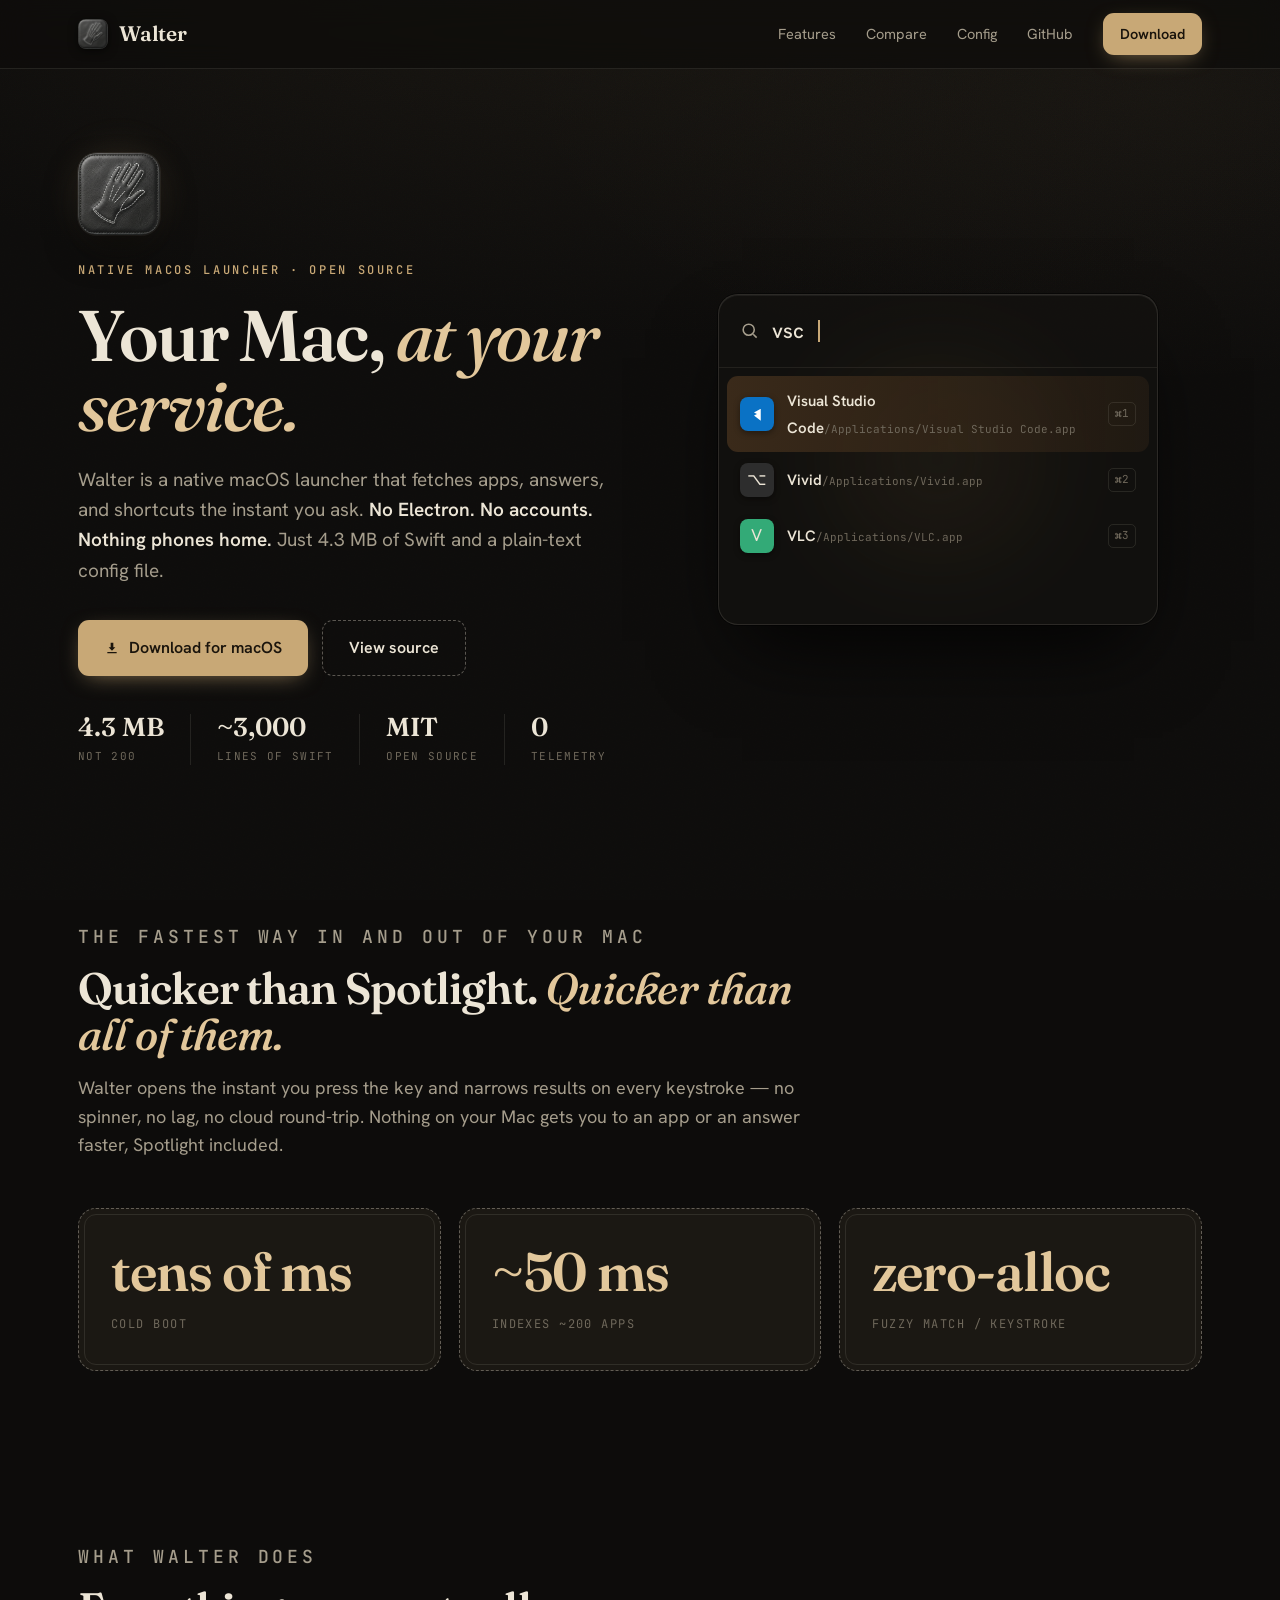
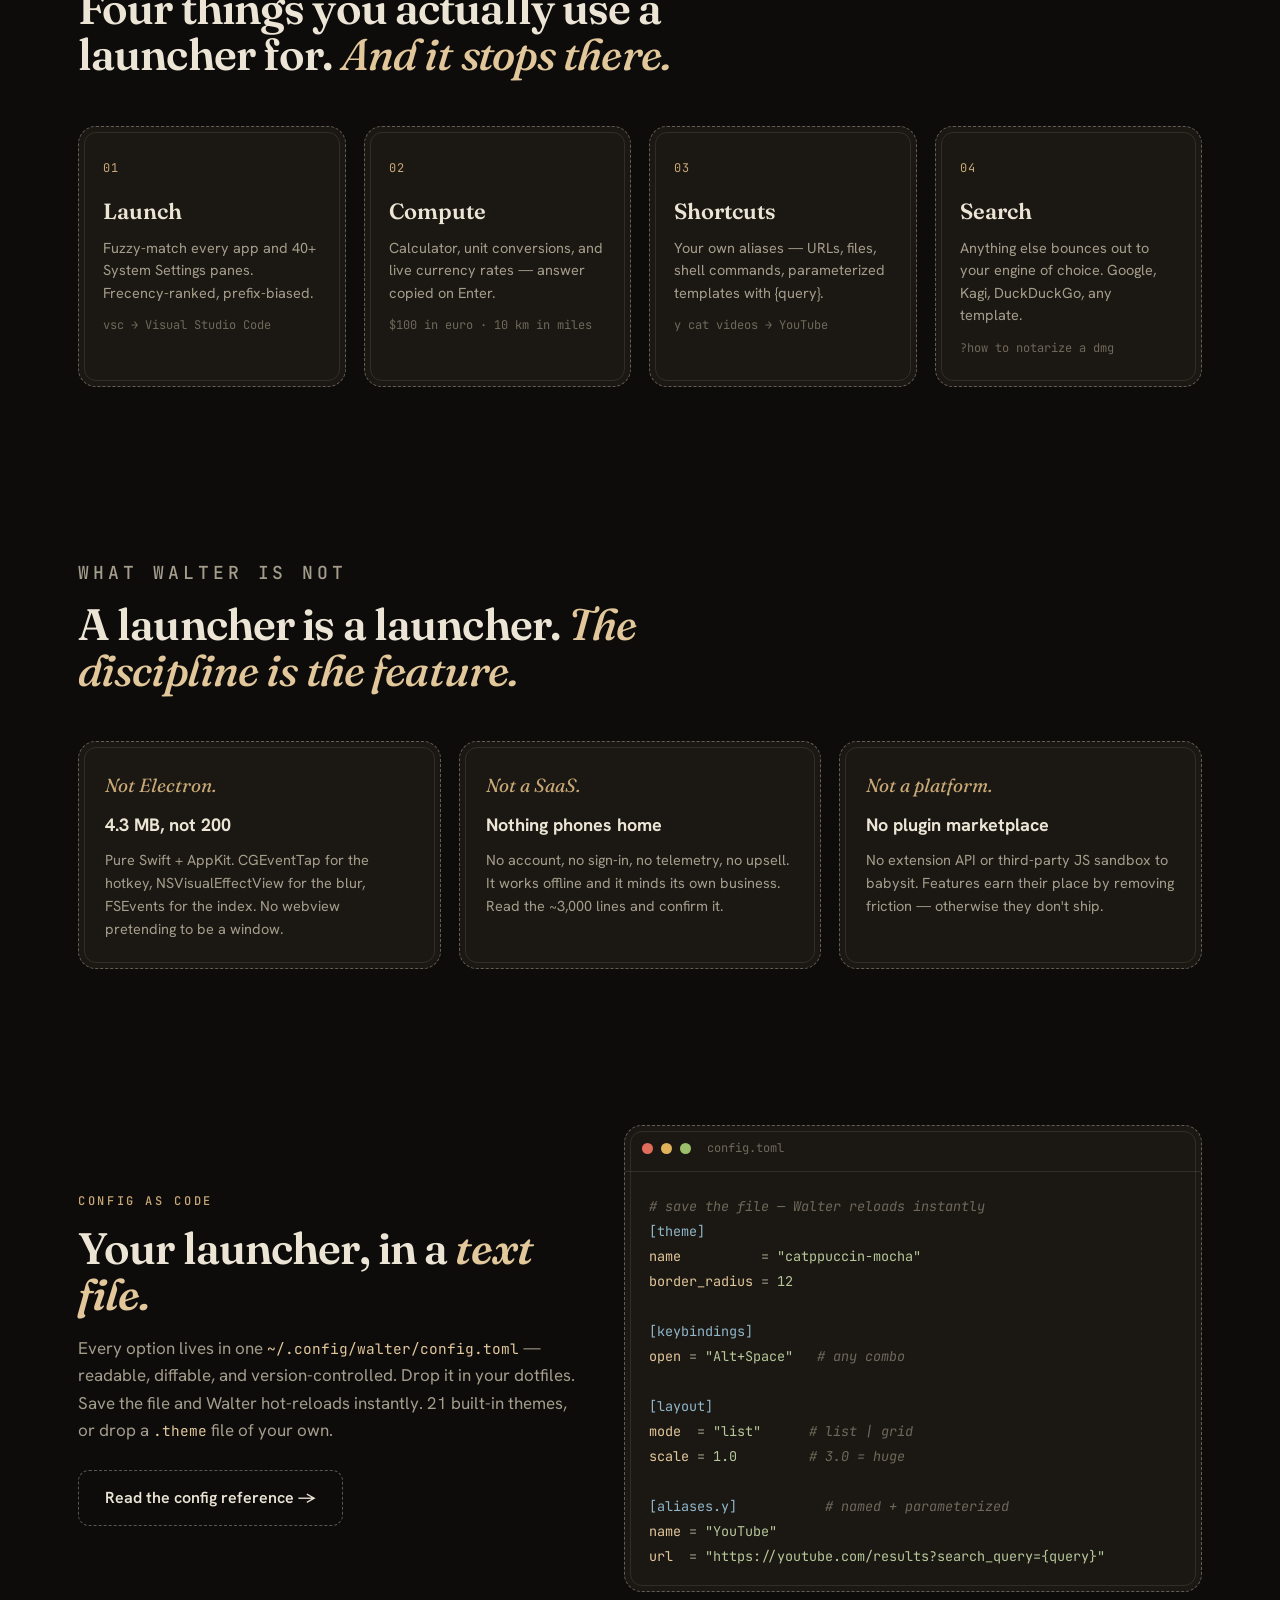
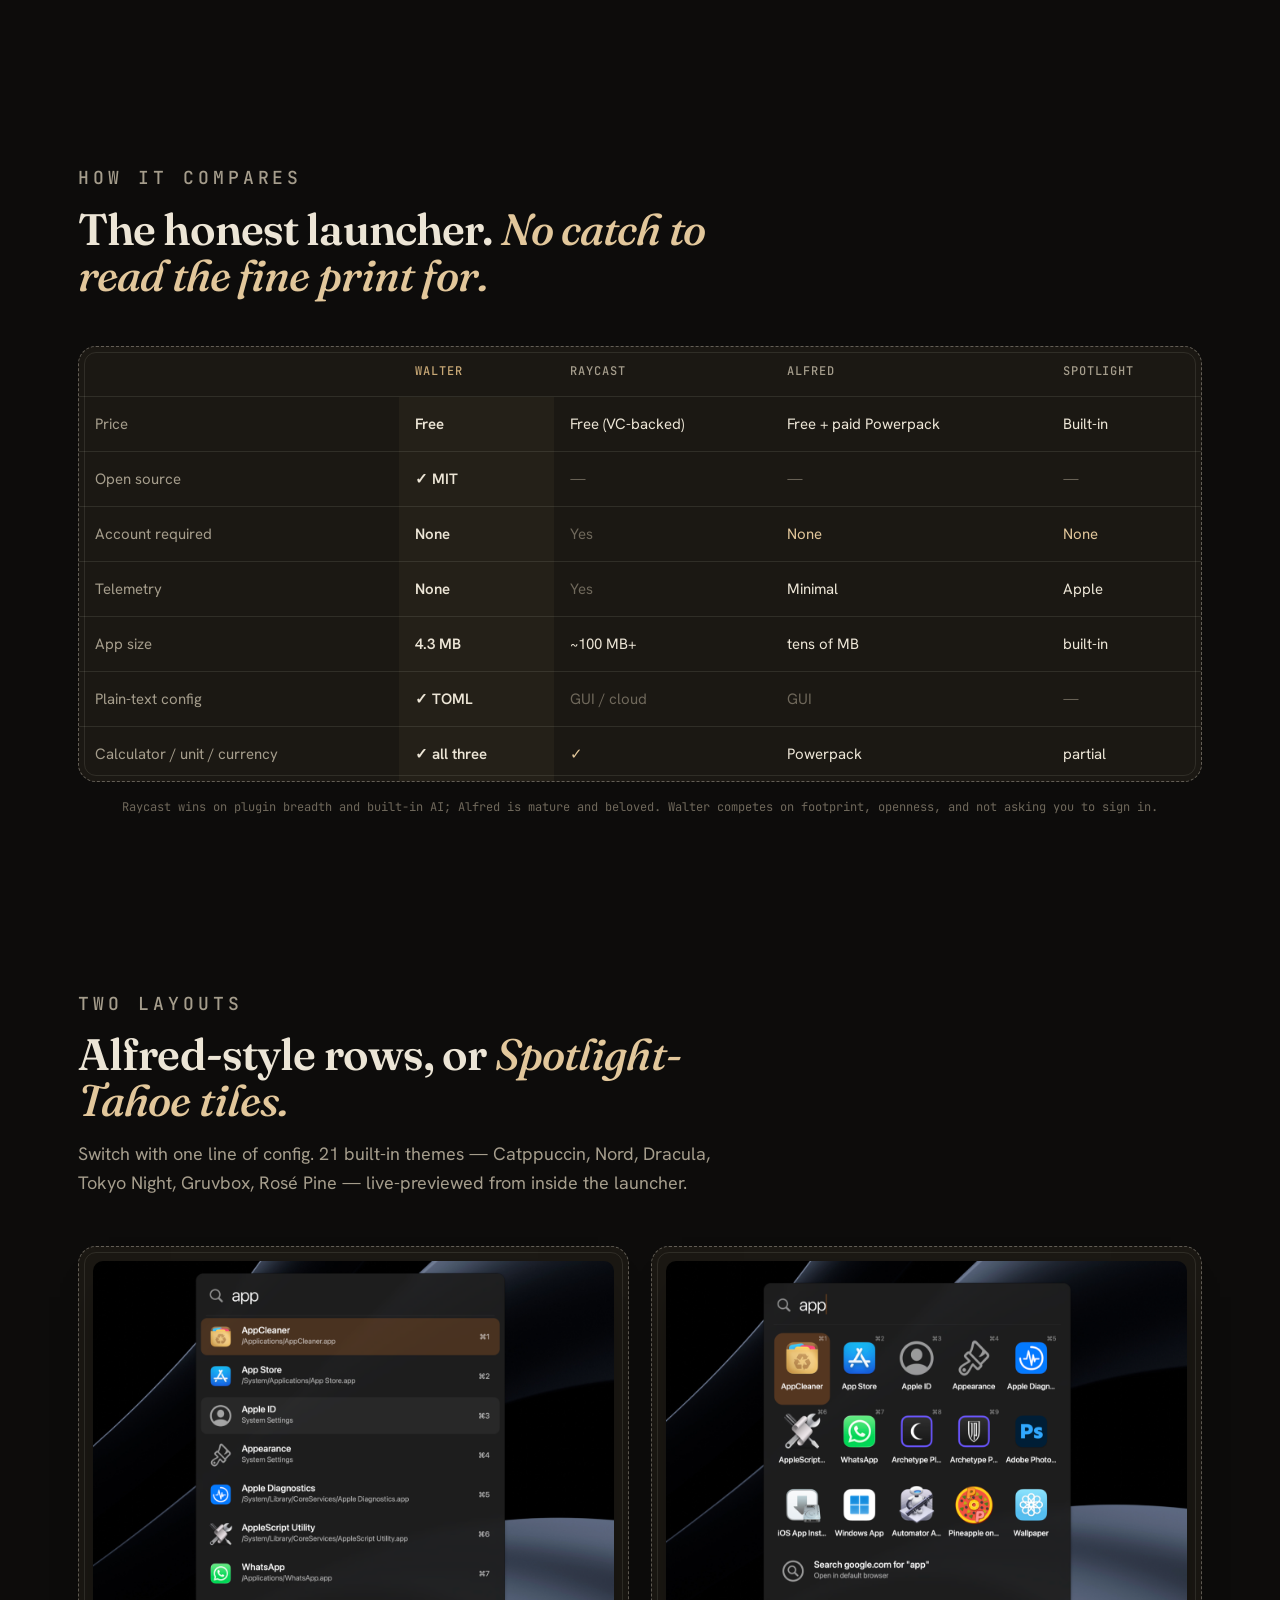
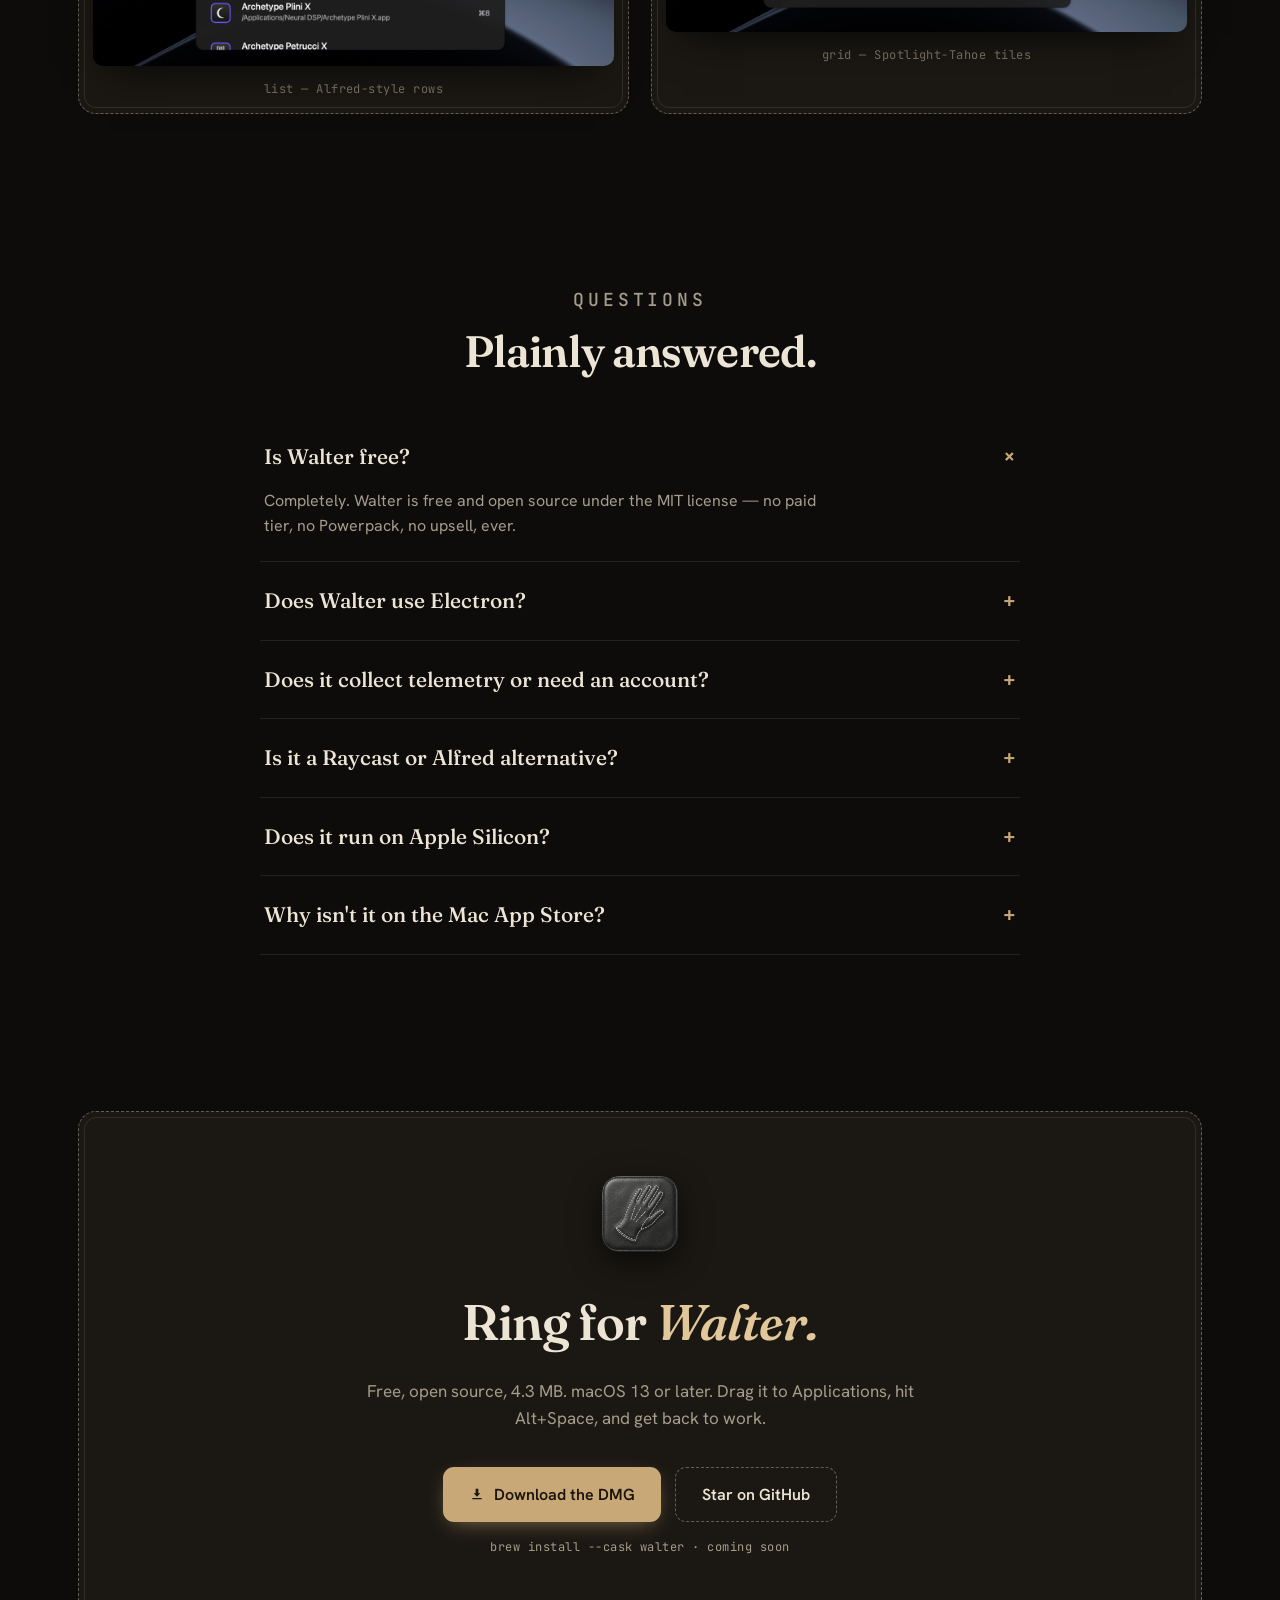
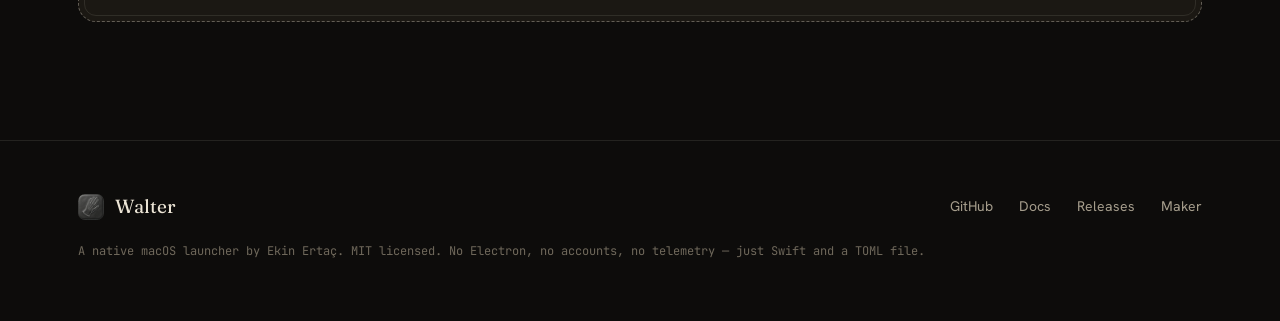
==== index.html @ 5a5e420a "Launch walterlauncher.com landing page Static landing page for Walter, served via GitHub Pages behin" ====
<!doctype html>
<!--
  index.html — Walter landing page (walterlauncher.com)

  The keystone owned SEO asset from marketing/MARKETING-PLAN.md. Single
  self-contained file (inline CSS + minimal JS) so it deploys to Cloudflare
  Pages / GitHub Pages with zero build step.

  Aesthetic: "The Butler" — Walter is the valet whose leather glove (the app
  icon) fetches things for you. Refined monochrome leather tones, cream
  "thread" text, dashed white STITCHING borders echoing the glove, a single
  brass accent, editorial serif (Fraunces) + mono (JetBrains Mono). The hero
  centerpiece is a CSS-recreated Walter launcher with a live typing animation.

  SEO: category-keyword title/description/OG (brand name "Walter" is generic —
  see plan §1), SoftwareApplication + FAQPage JSON-LD, canonical to
  https://walterlauncher.com. All download CTAs point at the GitHub releases.
-->
<html lang="en">
<head>
  <meta charset="UTF-8" />
  <meta name="viewport" content="width=device-width, initial-scale=1" />
  <title>Walter — Native Open-Source macOS Launcher (No Electron)</title>
  <meta name="description" content="Walter is a free, open-source macOS launcher — a lightweight Spotlight, Alfred and Raycast alternative. Pure Swift, 4.3 MB, no Electron, no accounts, no telemetry. Configured in a plain-text TOML file with 21 themes." />
  <link rel="canonical" href="https://walterlauncher.com/" />
  <meta name="theme-color" content="#0d0c0b" />

  <!-- Open Graph / Twitter -->
  <meta property="og:type" content="website" />
  <meta property="og:url" content="https://walterlauncher.com/" />
  <meta property="og:title" content="Walter — Native Open-Source macOS Launcher (No Electron)" />
  <meta property="og:description" content="A free, open-source, native macOS launcher. 4.3 MB, no Electron, no accounts, no telemetry. Configured in a plain-text TOML file." />
  <meta property="og:image" content="https://walterlauncher.com/assets/walter-grid.png" />
  <meta name="twitter:card" content="summary_large_image" />
  <meta name="twitter:title" content="Walter — Native Open-Source macOS Launcher (No Electron)" />
  <meta name="twitter:description" content="A free, open-source, native macOS launcher. 4.3 MB, no Electron, no accounts, no telemetry." />
  <meta name="twitter:image" content="https://walterlauncher.com/assets/walter-grid.png" />

  <link rel="icon" type="image/png" href="/assets/walter-icon.png" />
  <link rel="apple-touch-icon" href="/assets/walter-icon.png" />

  <!-- Fonts: Fraunces (editorial display serif) + Hanken Grotesk (body) + JetBrains Mono (technical) -->
  <link rel="preconnect" href="https://fonts.googleapis.com" />
  <link rel="preconnect" href="https://fonts.gstatic.com" crossorigin />
  <link href="https://fonts.googleapis.com/css2?family=Fraunces:ital,opsz,wght@0,9..144,400..700;1,9..144,400..600&family=Hanken+Grotesk:wght@400;500;600;700&family=JetBrains+Mono:wght@400;500;700&display=swap" rel="stylesheet" />

  <!-- SoftwareApplication schema -->
  <script type="application/ld+json">
  {
    "@context": "https://schema.org",
    "@type": "SoftwareApplication",
    "name": "Walter",
    "alternateName": "Walter Launcher",
    "applicationCategory": "UtilitiesApplication",
    "operatingSystem": "macOS 13.0 or later",
    "softwareVersion": "1.5.3",
    "fileSize": "4.3 MB",
    "downloadUrl": "https://github.com/ekinertac/walter/releases/latest",
    "url": "https://walterlauncher.com/",
    "license": "https://opensource.org/licenses/MIT",
    "isAccessibleForFree": true,
    "offers": { "@type": "Offer", "price": "0", "priceCurrency": "USD" },
    "author": { "@type": "Person", "name": "Ekin Ertaç", "url": "https://ekinertac.com" },
    "featureList": ["Fuzzy app launch","System Settings search","System commands","Calculator","Currency conversion","Unit conversion","Custom aliases with {query}","Web search fallback","21 built-in themes","Two layouts","Plain-text TOML configuration","No telemetry"],
    "screenshot": "https://walterlauncher.com/assets/walter-list.png"
  }
  </script>
  <!-- FAQPage schema -->
  <script type="application/ld+json">
  {
    "@context": "https://schema.org",
    "@type": "FAQPage",
    "mainEntity": [
      { "@type": "Question", "name": "Is Walter free?", "acceptedAnswer": { "@type": "Answer", "text": "Yes. Walter is completely free and open source under the MIT license. No paid tier, no upsell." } },
      { "@type": "Question", "name": "Does Walter use Electron?", "acceptedAnswer": { "@type": "Answer", "text": "No. Walter is written in pure Swift and AppKit. The release build is around 4.3 MB — there is no Chromium runtime or Node bundle." } },
      { "@type": "Question", "name": "Does Walter collect telemetry or require an account?", "acceptedAnswer": { "@type": "Answer", "text": "No. Walter has no telemetry, no sign-in, and nothing phones home. It works fully offline." } },
      { "@type": "Question", "name": "Is Walter a Raycast or Alfred alternative?", "acceptedAnswer": { "@type": "Answer", "text": "Yes. Walter is a native, open-source alternative to Raycast, Alfred, and Spotlight, focused on launching, computing, and shortcuts without accounts or bloat." } },
      { "@type": "Question", "name": "Does Walter run on Apple Silicon?", "acceptedAnswer": { "@type": "Answer", "text": "Yes. Walter is a universal native app and requires macOS 13 (Ventura) or later." } },
      { "@type": "Question", "name": "Is Walter on the Mac App Store?", "acceptedAnswer": { "@type": "Answer", "text": "No. Walter needs Accessibility access for its global hotkey, which the App Store sandbox forbids, so it ships as a notarized DMG via GitHub." } }
    ]
  }
  </script>

  <style>
    :root {
      --leather:   #0d0c0b;   /* near-black leather */
      --leather-2: #16140f;   /* raised leather */
      --panel:     #1b1813;   /* card surface */
      --thread:    #ece5d6;   /* cream stitching thread = primary text */
      --thread-dim:#a59d8c;   /* muted thread */
      --thread-faint:#6f685b;
      --brass:     #c8a876;   /* brass hardware accent */
      --brass-hi:  #e2c79b;
      --stitch:    rgba(236,229,214,.34); /* dashed stitching color */
      --hair:      rgba(236,229,214,.10);
      --warm-sel:  #3a2a1a;   /* the launcher's warm selection highlight */
      --radius:    18px;
      --maxw:      1180px;
      --serif: "Fraunces", Georgia, serif;
      --sans: "Hanken Grotesk", -apple-system, sans-serif;
      --mono: "JetBrains Mono", ui-monospace, monospace;
    }

    * { box-sizing: border-box; margin: 0; padding: 0; }
    html { scroll-behavior: smooth; -webkit-font-smoothing: antialiased; }
    body {
      background: var(--leather);
      color: var(--thread);
      font-family: var(--sans);
      font-size: 17px;
      line-height: 1.6;
      overflow-x: hidden;
      /* leather grain: layered radial + fine noise */
      background-image:
        radial-gradient(120% 80% at 50% -10%, #1a1712 0%, transparent 60%),
        radial-gradient(90% 60% at 90% 10%, rgba(200,168,118,.05) 0%, transparent 55%);
      background-attachment: fixed;
    }
    /* fine grain overlay */
    body::before {
      content: ""; position: fixed; inset: 0; z-index: 0; pointer-events: none;
      opacity: .5; mix-blend-mode: overlay;
      background-image: url("data:image/svg+xml,%3Csvg xmlns='http://www.w3.org/2000/svg' width='160' height='160'%3E%3Cfilter id='n'%3E%3CfeTurbulence type='fractalNoise' baseFrequency='.85' numOctaves='2' stitchTiles='stitch'/%3E%3C/filter%3E%3Crect width='100%25' height='100%25' filter='url(%23n)' opacity='.5'/%3E%3C/svg%3E");
    }
    .wrap { max-width: var(--maxw); margin: 0 auto; padding: 0 28px; position: relative; z-index: 1; }

    a { color: inherit; text-decoration: none; }
    .eyebrow {
      font-family: var(--mono); font-size: 12px; font-weight: 500;
      letter-spacing: .22em; text-transform: uppercase; color: var(--brass);
    }

    /* ---- stitched border motif (the glove's white stitching) ---- */
    .stitched {
      position: relative;
      border: 1.5px dashed var(--stitch);
      border-radius: var(--radius);
      background: var(--panel);
    }
    .stitched::after { /* inner hairline so the stitch reads as a seam */
      content: ""; position: absolute; inset: 5px; border-radius: calc(var(--radius) - 6px);
      border: 1px solid var(--hair); pointer-events: none;
    }

    /* ---- nav ---- */
    header.nav {
      position: sticky; top: 0; z-index: 50;
      backdrop-filter: blur(14px) saturate(120%);
      background: rgba(13,12,11,.7);
      border-bottom: 1px solid var(--hair);
    }
    .nav-inner { display: flex; align-items: center; justify-content: space-between; height: 68px; }
    .brand { display: flex; align-items: center; gap: 11px; font-family: var(--serif); font-size: 21px; font-weight: 600; letter-spacing: -.01em; }
    .brand img { width: 30px; height: 30px; border-radius: 8px; box-shadow: 0 2px 10px rgba(0,0,0,.6); }
    .nav-links { display: flex; align-items: center; gap: 30px; }
    .nav-links a { font-size: 14.5px; color: var(--thread-dim); transition: color .18s; }
    .nav-links a:hover { color: var(--thread); }
    .nav-links a.btn-primary { color: #1a140c; } /* override muted nav color so button label stays dark on brass */
    .nav-links a.btn-primary:hover { color: #1a140c; }
    .btn {
      font-family: var(--sans); font-weight: 600; font-size: 15px;
      padding: 11px 20px; border-radius: 11px; cursor: pointer; border: none;
      display: inline-flex; align-items: center; gap: 9px; transition: transform .16s, box-shadow .2s, background .2s;
    }
    .btn-primary { background: var(--brass); color: #1a140c; box-shadow: 0 6px 22px -8px rgba(200,168,118,.7); }
    .btn-primary:hover { background: var(--brass-hi); transform: translateY(-2px); box-shadow: 0 12px 30px -8px rgba(200,168,118,.6); }
    .btn-ghost { background: transparent; color: var(--thread); border: 1.5px dashed var(--stitch); }
    .btn-ghost:hover { border-color: var(--brass); color: var(--brass-hi); }
    .nav .btn { padding: 9px 17px; }
    .nav-links a.navlink-hide { }

    /* ---- hero ---- */
    .hero { padding: 84px 0 64px; }
    .hero-mark { position: relative; width: 82px; height: 82px; margin-bottom: 26px; }
    .hero-mark img { width: 82px; height: 82px; border-radius: 19px; position: relative; z-index: 1;
      box-shadow: 0 18px 42px -12px rgba(0,0,0,.9), 0 2px 0 rgba(255,255,255,.05) inset, 0 0 0 1px rgba(236,229,214,.08); }
    .hero-mark::after { content: ""; position: absolute; inset: -14px; z-index: 0; border-radius: 30px;
      background: radial-gradient(circle, rgba(200,168,118,.32), transparent 70%); filter: blur(16px); }
    .hero-grid { display: grid; grid-template-columns: 1.02fr 1fr; gap: 56px; align-items: center; }
    .hero h1 {
      font-family: var(--serif); font-weight: 600; font-size: clamp(44px, 5.6vw, 76px);
      line-height: .98; letter-spacing: -.025em; margin: 20px 0 0;
    }
    .hero h1 .ital { font-style: italic; font-weight: 500; color: var(--brass-hi); }
    .hero .sub { font-size: 19px; color: var(--thread-dim); margin: 24px 0 0; max-width: 30em; }
    .hero .sub strong { color: var(--thread); font-weight: 600; }
    .cta-row { display: flex; gap: 14px; margin-top: 34px; flex-wrap: wrap; }
    .cta-row .btn { padding: 14px 26px; font-size: 16px; }
    .stat-row { display: flex; gap: 26px; margin-top: 38px; flex-wrap: wrap; }
    .stat { display: flex; flex-direction: column; gap: 2px; }
    .stat b { font-family: var(--serif); font-size: 26px; font-weight: 600; color: var(--thread); line-height: 1; }
    .stat span { font-family: var(--mono); font-size: 11px; letter-spacing: .12em; text-transform: uppercase; color: var(--thread-faint); margin-top: 6px; }
    .stat-div { width: 1px; background: var(--hair); }

    /* speed band */
    .speed-metrics { display: grid; grid-template-columns: repeat(3, 1fr); gap: 18px; }
    .metric { padding: 36px 32px; }
    .metric b { font-family: var(--serif); font-size: clamp(34px, 4.4vw, 54px); font-weight: 600; color: var(--brass-hi); display: block; line-height: 1; letter-spacing: -.02em; }
    .metric span { font-family: var(--mono); font-size: 12px; letter-spacing: .12em; text-transform: uppercase; color: var(--thread-faint); margin-top: 16px; display: block; }

    /* ---- the launcher mockup (CSS recreation) ---- */
    .launcher-stage { position: relative; display: flex; justify-content: center; perspective: 1400px; }
    .launcher-stage::before {
      content: ""; position: absolute; width: 78%; height: 78%; top: 11%; left: 11%;
      background: radial-gradient(circle, rgba(200,168,118,.16), transparent 68%); filter: blur(34px); z-index: 0;
    }
    .launcher {
      position: relative; z-index: 1; width: 100%; max-width: 440px;
      background: rgba(20,18,16,.74); backdrop-filter: blur(40px) saturate(150%);
      border-radius: 20px; border: 1px solid rgba(236,229,214,.12);
      box-shadow: 0 40px 80px -24px rgba(0,0,0,.85), 0 0 0 1px rgba(0,0,0,.5), inset 0 1px 0 rgba(255,255,255,.06);
      overflow: hidden; animation: floaty 7s ease-in-out infinite;
    }
    @keyframes floaty { 0%,100% { transform: translateY(0) rotateX(2deg); } 50% { transform: translateY(-12px) rotateX(2deg); } }
    .l-search { display: flex; align-items: center; gap: 13px; padding: 19px 21px; border-bottom: 1px solid rgba(236,229,214,.08); }
    .l-search svg { width: 19px; height: 19px; color: var(--thread-dim); flex: none; }
    .l-query { font-family: var(--sans); font-size: 21px; color: var(--thread); font-weight: 500; }
    .l-caret { display: inline-block; width: 2px; height: 22px; background: var(--brass); margin-left: 1px; vertical-align: middle; animation: blink 1s steps(1) infinite; }
    @keyframes blink { 50% { opacity: 0; } }
    .l-results { padding: 8px; min-height: 256px; }
    .l-row { display: flex; align-items: center; gap: 13px; padding: 11px 13px; border-radius: 11px; }
    .l-row.sel { background: linear-gradient(90deg, var(--warm-sel), rgba(58,42,26,.35)); }
    .l-ico { width: 34px; height: 34px; border-radius: 8px; flex: none; display: grid; place-items: center; font-size: 17px; box-shadow: 0 2px 6px rgba(0,0,0,.4); }
    .l-meta { flex: 1; min-width: 0; }
    .l-title { font-size: 15px; font-weight: 600; color: var(--thread); }
    .l-path { font-family: var(--mono); font-size: 11px; color: var(--thread-faint); margin-top: 1px; white-space: nowrap; overflow: hidden; text-overflow: ellipsis; }
    .l-hint { font-family: var(--mono); font-size: 11px; color: var(--thread-faint); border: 1px solid var(--hair); padding: 2px 6px; border-radius: 5px; }
    .l-answer { margin-left: auto; font-family: var(--mono); font-size: 15px; color: var(--brass-hi); font-weight: 700; }

    /* ---- sections ---- */
    section { padding: 78px 0; }
    .sec-head { max-width: 40em; margin-bottom: 48px; }
    .sec-head h2 { font-family: var(--serif); font-size: clamp(30px, 3.6vw, 44px); font-weight: 600; letter-spacing: -.02em; line-height: 1.04; margin: 14px 0 0; }
    .sec-head h2 .ital { font-style: italic; color: var(--brass-hi); font-weight: 500; }
    .sec-head p { color: var(--thread-dim); margin-top: 16px; font-size: 18px; }

    /* four-things grid */
    .cards { display: grid; grid-template-columns: repeat(4, 1fr); gap: 18px; }
    .card { padding: 26px 24px 28px; transition: transform .2s, border-color .2s; }
    .card:hover { transform: translateY(-4px); border-color: var(--brass); }
    .card .num { font-family: var(--mono); font-size: 12px; color: var(--brass); letter-spacing: .1em; }
    .card h3 { font-family: var(--serif); font-size: 22px; font-weight: 600; margin: 14px 0 8px; }
    .card p { font-size: 14.5px; color: var(--thread-dim); line-height: 1.55; }
    .card .ex { font-family: var(--mono); font-size: 12px; color: var(--thread-faint); margin-top: 12px; display: block; }

    /* not-list */
    .nots { display: grid; grid-template-columns: repeat(3, 1fr); gap: 18px; }
    .not { padding: 28px 26px; }
    .not .x { font-family: var(--serif); font-style: italic; color: var(--brass); font-size: 19px; }
    .not h3 { font-family: var(--sans); font-size: 18px; font-weight: 700; margin: 10px 0 8px; }
    .not p { font-size: 14.5px; color: var(--thread-dim); }

    /* config-as-code */
    .config-grid { display: grid; grid-template-columns: 1fr 1.15fr; gap: 44px; align-items: center; }
    .code { padding: 0; overflow: hidden; }
    .code-bar { display: flex; align-items: center; gap: 8px; padding: 13px 17px; border-bottom: 1px solid var(--hair); }
    .code-bar .dot { width: 11px; height: 11px; border-radius: 50%; }
    .code-bar .fname { font-family: var(--mono); font-size: 12px; color: var(--thread-faint); margin-left: 8px; }
    pre.code-body { font-family: var(--mono); font-size: 13.5px; line-height: 1.85; padding: 22px 24px; overflow-x: auto; color: var(--thread-dim); }
    .code-body .k { color: var(--brass-hi); }
    .code-body .s { color: #b6c79a; }
    .code-body .c { color: var(--thread-faint); font-style: italic; }
    .code-body .t { color: #8fb6c9; }

    /* comparison table */
    .cmp-scroll { overflow-x: auto; border-radius: var(--radius); }
    table.cmp { width: 100%; border-collapse: collapse; font-size: 15px; min-width: 640px; }
    table.cmp th, table.cmp td { padding: 15px 16px; text-align: left; border-bottom: 1px solid var(--hair); }
    table.cmp thead th { font-family: var(--mono); font-size: 12px; letter-spacing: .08em; text-transform: uppercase; color: var(--thread-dim); font-weight: 500; }
    table.cmp thead th.walter { color: var(--brass); }
    table.cmp tbody td:first-child { color: var(--thread-dim); }
    table.cmp td.walter { color: var(--thread); font-weight: 600; background: rgba(200,168,118,.05); }
    table.cmp .yes { color: var(--brass-hi); }
    table.cmp .no { color: var(--thread-faint); }
    table.cmp tr:last-child td { border-bottom: none; }

    /* screenshots */
    .shots { display: grid; grid-template-columns: 1fr 1fr; gap: 22px; }
    .shot { padding: 14px; }
    .shot img { width: 100%; border-radius: 10px; display: block; box-shadow: 0 20px 40px -16px rgba(0,0,0,.7); }
    .shot figcaption { font-family: var(--mono); font-size: 12px; color: var(--thread-faint); margin-top: 14px; text-align: center; letter-spacing: .04em; }

    /* faq */
    .faq { max-width: 760px; margin: 0 auto; }
    details.q { border-bottom: 1px solid var(--hair); padding: 22px 4px; cursor: pointer; }
    details.q summary { font-family: var(--serif); font-size: 21px; font-weight: 500; list-style: none; display: flex; justify-content: space-between; align-items: center; gap: 16px; }
    details.q summary::-webkit-details-marker { display: none; }
    details.q summary .plus { color: var(--brass); font-family: var(--mono); transition: transform .2s; flex: none; }
    details.q[open] summary .plus { transform: rotate(45deg); }
    details.q p { color: var(--thread-dim); margin-top: 14px; font-size: 16px; max-width: 62ch; }

    /* download band */
    .download { text-align: center; }
    .download-card { padding: 64px 40px; text-align: center; }
    .download-card img { width: 76px; height: 76px; border-radius: 18px; box-shadow: 0 10px 30px rgba(0,0,0,.6); }
    .download-card h2 { font-family: var(--serif); font-size: clamp(32px, 4vw, 50px); font-weight: 600; letter-spacing: -.02em; margin: 22px 0 0; }
    .download-card h2 .ital { font-style: italic; color: var(--brass-hi); }
    .download-card p { color: var(--thread-dim); margin: 16px auto 0; max-width: 34em; }
    .download-card .cta-row { justify-content: center; }
    .micro { font-family: var(--mono); font-size: 12px; color: var(--thread-faint); margin-top: 22px; letter-spacing: .04em; }

    /* footer */
    footer.foot { border-top: 1px solid var(--hair); padding: 50px 0 60px; margin-top: 40px; }
    .foot-inner { display: flex; justify-content: space-between; align-items: center; gap: 24px; flex-wrap: wrap; }
    .foot-brand { display: flex; align-items: center; gap: 11px; font-family: var(--serif); font-size: 19px; }
    .foot-brand img { width: 26px; height: 26px; border-radius: 7px; }
    .foot-links { display: flex; gap: 26px; font-size: 14px; color: var(--thread-dim); }
    .foot-links a:hover { color: var(--brass); }
    .foot-note { font-family: var(--mono); font-size: 12px; color: var(--thread-faint); margin-top: 20px; }

    /* reveal on load */
    .reveal { opacity: 0; transform: translateY(18px); animation: rise .8s cubic-bezier(.2,.7,.2,1) forwards; }
    @keyframes rise { to { opacity: 1; transform: none; } }
    .d1{animation-delay:.05s}.d2{animation-delay:.15s}.d3{animation-delay:.28s}.d4{animation-delay:.42s}.d5{animation-delay:.56s}

    @media (max-width: 900px) {
      .hero-grid, .config-grid { grid-template-columns: 1fr; gap: 40px; }
      .cards, .nots { grid-template-columns: 1fr 1fr; }
      .shots { grid-template-columns: 1fr; }
      .nav-links a { display: none; }
      .nav-links .btn { display: inline-flex; }
    }
    @media (max-width: 560px) {
      .cards, .nots { grid-template-columns: 1fr; }
      .hero { padding: 52px 0 40px; }
      .stat-div { display: none; }
    }
    @media (prefers-reduced-motion: reduce) {
      .launcher { animation: none; } .reveal { animation: none; opacity: 1; transform: none; }
    }
  </style>
</head>
<body>

  <!-- NAV -->
  <header class="nav">
    <div class="wrap nav-inner">
      <a class="brand" href="/"><img src="/assets/walter-icon.png" alt="Walter icon — a leather butler's glove" /> Walter</a>
      <nav class="nav-links">
        <a href="#features">Features</a>
        <a href="#compare">Compare</a>
        <a href="#config">Config</a>
        <a href="https://github.com/ekinertac/walter" target="_blank" rel="noopener">GitHub</a>
        <a class="btn btn-primary" href="https://github.com/ekinertac/walter/releases/latest" target="_blank" rel="noopener">Download</a>
      </nav>
    </div>
  </header>

  <!-- HERO -->
  <section class="hero">
    <div class="wrap hero-grid">
      <div>
        <div class="hero-mark reveal d1"><img src="/assets/walter-icon.png" alt="Walter — a leather butler's glove icon" /></div>
        <p class="eyebrow reveal d1">Native macOS launcher · Open source</p>
        <h1 class="reveal d2">Your Mac, <span class="ital">at your service.</span></h1>
        <p class="sub reveal d3">Walter is a native macOS launcher that fetches apps, answers, and shortcuts the instant you ask. <strong>No Electron. No accounts. Nothing phones home.</strong> Just 4.3 MB of Swift and a plain-text config file.</p>
        <div class="cta-row reveal d4">
          <a class="btn btn-primary" href="https://github.com/ekinertac/walter/releases/latest" target="_blank" rel="noopener">
            <svg width="16" height="16" viewBox="0 0 24 24" fill="currentColor"><path d="M12 16l-5-5h3V4h4v7h3l-5 5zm-7 2h14v2H5z"/></svg>
            Download for macOS
          </a>
          <a class="btn btn-ghost" href="https://github.com/ekinertac/walter" target="_blank" rel="noopener">View source</a>
        </div>
        <div class="stat-row reveal d5">
          <div class="stat"><b>4.3 MB</b><span>not 200</span></div>
          <div class="stat-div"></div>
          <div class="stat"><b>~3,000</b><span>lines of Swift</span></div>
          <div class="stat-div"></div>
          <div class="stat"><b>MIT</b><span>open source</span></div>
          <div class="stat-div"></div>
          <div class="stat"><b>0</b><span>telemetry</span></div>
        </div>
      </div>

      <!-- CSS launcher mockup with typing animation -->
      <div class="launcher-stage reveal d3">
        <div class="launcher" aria-hidden="true">
          <div class="l-search">
            <svg viewBox="0 0 24 24" fill="none" stroke="currentColor" stroke-width="2"><circle cx="11" cy="11" r="7"/><path d="M21 21l-4.3-4.3"/></svg>
            <span class="l-query" id="lq"></span><span class="l-caret"></span>
          </div>
          <div class="l-results" id="lr"></div>
        </div>
      </div>
    </div>
  </section>

  <!-- SPEED -->
  <section class="speed">
    <div class="wrap">
      <div class="sec-head" style="max-width:44em;">
        <p class="eyebrow">The fastest way in and out of your Mac</p>
        <h2>Quicker than Spotlight. <span class="ital">Quicker than all of them.</span></h2>
        <p>Walter opens the instant you press the key and narrows results on every keystroke — no spinner, no lag, no cloud round-trip. Nothing on your Mac gets you to an app or an answer faster, Spotlight included.</p>
      </div>
      <div class="speed-metrics">
        <div class="metric stitched"><b>tens of ms</b><span>cold boot</span></div>
        <div class="metric stitched"><b>~50 ms</b><span>indexes ~200 apps</span></div>
        <div class="metric stitched"><b>zero-alloc</b><span>fuzzy match / keystroke</span></div>
      </div>
    </div>
  </section>

  <!-- FOUR THINGS -->
  <section id="features">
    <div class="wrap">
      <div class="sec-head">
        <p class="eyebrow">What Walter does</p>
        <h2>Four things you actually use a launcher for. <span class="ital">And it stops there.</span></h2>
      </div>
      <div class="cards">
        <div class="card stitched"><span class="num">01</span><h3>Launch</h3><p>Fuzzy-match every app and 40+ System Settings panes. Frecency-ranked, prefix-biased.</p><span class="ex">vsc → Visual Studio Code</span></div>
        <div class="card stitched"><span class="num">02</span><h3>Compute</h3><p>Calculator, unit conversions, and live currency rates — answer copied on Enter.</p><span class="ex">$100 in euro · 10 km in miles</span></div>
        <div class="card stitched"><span class="num">03</span><h3>Shortcuts</h3><p>Your own aliases — URLs, files, shell commands, parameterized templates with {query}.</p><span class="ex">y cat videos → YouTube</span></div>
        <div class="card stitched"><span class="num">04</span><h3>Search</h3><p>Anything else bounces out to your engine of choice. Google, Kagi, DuckDuckGo, any template.</p><span class="ex">?how to notarize a dmg</span></div>
      </div>
    </div>
  </section>

  <!-- WHAT IT IS NOT -->
  <section>
    <div class="wrap">
      <div class="sec-head">
        <p class="eyebrow">What Walter is not</p>
        <h2>A launcher is a launcher. <span class="ital">The discipline is the feature.</span></h2>
      </div>
      <div class="nots">
        <div class="not stitched"><span class="x">Not Electron.</span><h3>4.3 MB, not 200</h3><p>Pure Swift + AppKit. CGEventTap for the hotkey, NSVisualEffectView for the blur, FSEvents for the index. No webview pretending to be a window.</p></div>
        <div class="not stitched"><span class="x">Not a SaaS.</span><h3>Nothing phones home</h3><p>No account, no sign-in, no telemetry, no upsell. It works offline and it minds its own business. Read the ~3,000 lines and confirm it.</p></div>
        <div class="not stitched"><span class="x">Not a platform.</span><h3>No plugin marketplace</h3><p>No extension API or third-party JS sandbox to babysit. Features earn their place by removing friction — otherwise they don't ship.</p></div>
      </div>
    </div>
  </section>

  <!-- CONFIG AS CODE -->
  <section id="config">
    <div class="wrap config-grid">
      <div>
        <p class="eyebrow">Config as code</p>
        <h2 style="font-family:var(--serif);font-size:clamp(30px,3.6vw,44px);font-weight:600;letter-spacing:-.02em;line-height:1.05;margin:14px 0 0;">Your launcher, in a <span style="font-style:italic;color:var(--brass-hi)">text file.</span></h2>
        <p style="color:var(--thread-dim);margin-top:18px;font-size:17px;">Every option lives in one <code style="font-family:var(--mono);font-size:.85em;color:var(--brass-hi)">~/.config/walter/config.toml</code> — readable, diffable, and version-controlled. Drop it in your dotfiles. Save the file and Walter hot-reloads instantly. 21 built-in themes, or drop a <code style="font-family:var(--mono);font-size:.85em;color:var(--brass-hi)">.theme</code> file of your own.</p>
        <div class="cta-row" style="margin-top:26px;">
          <a class="btn btn-ghost" href="https://github.com/ekinertac/walter/blob/master/docs/config.md" target="_blank" rel="noopener">Read the config reference →</a>
        </div>
      </div>
      <div class="code stitched">
        <div class="code-bar">
          <span class="dot" style="background:#e06c5a"></span><span class="dot" style="background:#e0b25a"></span><span class="dot" style="background:#9bbf6a"></span>
          <span class="fname">config.toml</span>
        </div>
<pre class="code-body"><span class="c"># save the file — Walter reloads instantly</span>
<span class="t">[theme]</span>
<span class="k">name</span>          = <span class="s">"catppuccin-mocha"</span>
<span class="k">border_radius</span> = <span class="s">12</span>

<span class="t">[keybindings]</span>
<span class="k">open</span> = <span class="s">"Alt+Space"</span>   <span class="c"># any combo</span>

<span class="t">[layout]</span>
<span class="k">mode</span>  = <span class="s">"list"</span>      <span class="c"># list | grid</span>
<span class="k">scale</span> = <span class="s">1.0</span>         <span class="c"># 3.0 = huge</span>

<span class="t">[aliases.y]</span>           <span class="c"># named + parameterized</span>
<span class="k">name</span> = <span class="s">"YouTube"</span>
<span class="k">url</span>  = <span class="s">"https://youtube.com/results?search_query={query}"</span></pre>
      </div>
    </div>
  </section>

  <!-- COMPARISON -->
  <section id="compare">
    <div class="wrap">
      <div class="sec-head">
        <p class="eyebrow">How it compares</p>
        <h2>The honest launcher. <span class="ital">No catch to read the fine print for.</span></h2>
      </div>
      <div class="cmp-scroll stitched" style="background:var(--panel);">
        <table class="cmp">
          <thead>
            <tr><th></th><th class="walter">Walter</th><th>Raycast</th><th>Alfred</th><th>Spotlight</th></tr>
          </thead>
          <tbody>
            <tr><td>Price</td><td class="walter">Free</td><td>Free (VC-backed)</td><td>Free + paid Powerpack</td><td>Built-in</td></tr>
            <tr><td>Open source</td><td class="walter yes">✓ MIT</td><td class="no">—</td><td class="no">—</td><td class="no">—</td></tr>
            <tr><td>Account required</td><td class="walter yes">None</td><td class="no">Yes</td><td class="yes">None</td><td class="yes">None</td></tr>
            <tr><td>Telemetry</td><td class="walter yes">None</td><td class="no">Yes</td><td>Minimal</td><td>Apple</td></tr>
            <tr><td>App size</td><td class="walter">4.3 MB</td><td>~100 MB+</td><td>tens of MB</td><td>built-in</td></tr>
            <tr><td>Plain-text config</td><td class="walter yes">✓ TOML</td><td class="no">GUI / cloud</td><td class="no">GUI</td><td class="no">—</td></tr>
            <tr><td>Calculator / unit / currency</td><td class="walter yes">✓ all three</td><td class="yes">✓</td><td>Powerpack</td><td>partial</td></tr>
          </tbody>
        </table>
      </div>
      <p style="font-family:var(--mono);font-size:12px;color:var(--thread-faint);margin-top:16px;text-align:center;">Raycast wins on plugin breadth and built-in AI; Alfred is mature and beloved. Walter competes on footprint, openness, and not asking you to sign in.</p>
    </div>
  </section>

  <!-- SCREENSHOTS -->
  <section>
    <div class="wrap">
      <div class="sec-head">
        <p class="eyebrow">Two layouts</p>
        <h2>Alfred-style rows, or <span class="ital">Spotlight-Tahoe tiles.</span></h2>
        <p>Switch with one line of config. 21 built-in themes — Catppuccin, Nord, Dracula, Tokyo Night, Gruvbox, Rosé Pine — live-previewed from inside the launcher.</p>
      </div>
      <div class="shots">
        <figure class="shot stitched"><img src="/assets/walter-list.png" alt="Walter macOS launcher in list layout showing fuzzy app search results with paths and quick-launch hints" loading="lazy" /><figcaption>list — Alfred-style rows</figcaption></figure>
        <figure class="shot stitched"><img src="/assets/walter-grid.png" alt="Walter macOS launcher in grid layout showing app icons as Spotlight-style tiles" loading="lazy" /><figcaption>grid — Spotlight-Tahoe tiles</figcaption></figure>
      </div>
    </div>
  </section>

  <!-- FAQ -->
  <section>
    <div class="wrap">
      <div class="sec-head" style="text-align:center;margin:0 auto 44px;">
        <p class="eyebrow">Questions</p>
        <h2>Plainly answered.</h2>
      </div>
      <div class="faq">
        <details class="q" open><summary>Is Walter free? <span class="plus">+</span></summary><p>Completely. Walter is free and open source under the MIT license — no paid tier, no Powerpack, no upsell, ever.</p></details>
        <details class="q"><summary>Does Walter use Electron? <span class="plus">+</span></summary><p>No. It's pure Swift and AppKit. The release build is around 4.3 MB — there's no Chromium runtime, no Node bundle, no 200 MB DMG.</p></details>
        <details class="q"><summary>Does it collect telemetry or need an account? <span class="plus">+</span></summary><p>No telemetry, no sign-in, nothing phones home. Walter works fully offline and you can audit the ~3,000 lines of source to confirm it.</p></details>
        <details class="q"><summary>Is it a Raycast or Alfred alternative? <span class="plus">+</span></summary><p>Yes — a native, open-source one. Walter does launching, computing, and shortcuts without accounts, subscriptions, or a plugin marketplace to maintain.</p></details>
        <details class="q"><summary>Does it run on Apple Silicon? <span class="plus">+</span></summary><p>Yes, natively. Walter requires macOS 13 (Ventura) or later.</p></details>
        <details class="q"><summary>Why isn't it on the Mac App Store? <span class="plus">+</span></summary><p>Walter's global hotkey needs Accessibility access, which the App Store sandbox forbids. So it ships as a notarized DMG straight from GitHub — drag it to Applications and grant Accessibility once.</p></details>
      </div>
    </div>
  </section>

  <!-- DOWNLOAD -->
  <section class="download">
    <div class="wrap">
      <div class="download-card stitched">
        <img src="/assets/walter-icon.png" alt="Walter icon" />
        <h2>Ring for <span class="ital">Walter.</span></h2>
        <p>Free, open source, 4.3 MB. macOS 13 or later. Drag it to Applications, hit Alt+Space, and get back to work.</p>
        <div class="cta-row">
          <a class="btn btn-primary" href="https://github.com/ekinertac/walter/releases/latest" target="_blank" rel="noopener">
            <svg width="16" height="16" viewBox="0 0 24 24" fill="currentColor"><path d="M12 16l-5-5h3V4h4v7h3l-5 5zm-7 2h14v2H5z"/></svg>
            Download the DMG
          </a>
          <a class="btn btn-ghost" href="https://github.com/ekinertac/walter" target="_blank" rel="noopener">Star on GitHub</a>
        </div>
        <p class="micro">brew install --cask walter · coming soon</p>
      </div>
    </div>
  </section>

  <!-- FOOTER -->
  <footer class="foot">
    <div class="wrap">
      <div class="foot-inner">
        <a class="foot-brand" href="/"><img src="/assets/walter-icon.png" alt="" /> Walter</a>
        <nav class="foot-links">
          <a href="https://github.com/ekinertac/walter" target="_blank" rel="noopener">GitHub</a>
          <a href="https://github.com/ekinertac/walter/blob/master/docs/config.md" target="_blank" rel="noopener">Docs</a>
          <a href="https://github.com/ekinertac/walter/releases" target="_blank" rel="noopener">Releases</a>
          <a href="https://ekinertac.com" target="_blank" rel="noopener">Maker</a>
        </nav>
      </div>
      <p class="foot-note">A native macOS launcher by Ekin Ertaç. MIT licensed. No Electron, no accounts, no telemetry — just Swift and a TOML file.</p>
    </div>
  </footer>

  <script>
    /* Hero launcher typing animation — cycles through Walter's real query types.
       Each scene types a query, then reveals its result rows. Purely decorative
       (the panel is aria-hidden); respects prefers-reduced-motion by jumping to
       a static final scene. */
    (function () {
      var q = document.getElementById('lq'), r = document.getElementById('lr');
      var scenes = [
        { query: 'vsc', rows: [
            { ico:'#0a72c5', g:'<svg width="18" height="18" viewBox="0 0 24 24" fill="white"><path d="M17 3v18l-9-7 4-2-4-2 9-5z"/></svg>', t:'Visual Studio Code', p:'/Applications/Visual Studio Code.app', h:'⌘1', sel:true },
            { ico:'#2d2d2d', g:'⌥', t:'Vivid', p:'/Applications/Vivid.app', h:'⌘2' },
            { ico:'#3a7', g:'V', t:'VLC', p:'/Applications/VLC.app', h:'⌘3' } ] },
        { query: '128*3 + 15', answer:'399', rows: [
            { ico:'#3a2a1a', g:'=', t:'128*3 + 15', p:'press ⏎ to copy 399', h:'', answer:'399', sel:true } ] },
        { query: '$100 in euro', answer:'€92.40', rows: [
            { ico:'#b8946a', g:'€', t:'100 USD → EUR', p:'live rate · press ⏎ to copy', h:'', answer:'€92.40', sel:true } ] },
        { query: 'y lofi beats', rows: [
            { ico:'#ff0000', g:'<svg width="16" height="16" viewBox="0 0 24 24" fill="white"><path d="M10 15l5-3-5-3v6z"/></svg>', t:'YouTube — “lofi beats”', p:'youtube.com/results?search_query=lofi%20beats', h:'⏎', sel:true } ] },
        { query: 'dark mode', rows: [
            { ico:'#1a1a1a', g:'☾', t:'Toggle Dark Mode', p:'System command', h:'⏎', sel:true },
            { ico:'#444', g:'⏻', t:'Sleep', p:'System command', h:'⌘2' } ] }
      ];

      function rowHTML(row) {
        var ico = '<span class="l-ico" style="background:'+row.ico+'">'+row.g+'</span>';
        var ans = row.answer ? '<span class="l-answer">'+row.answer+'</span>' : (row.h ? '<span class="l-hint">'+row.h+'</span>' : '');
        return '<div class="l-row'+(row.sel?' sel':'')+'">'+ico+
          '<span class="l-meta"><span class="l-title">'+row.t+'</span><span class="l-path">'+row.p+'</span></span>'+ans+'</div>';
      }
      function renderRows(rows) { r.innerHTML = rows.map(rowHTML).join(''); }

      var reduce = window.matchMedia('(prefers-reduced-motion: reduce)').matches;
      if (reduce) { q.textContent = scenes[0].query; renderRows(scenes[0].rows); return; }

      var si = 0;
      function playScene() {
        var sc = scenes[si]; q.textContent = ''; r.innerHTML = '';
        var i = 0;
        (function type() {
          if (i <= sc.query.length) {
            q.textContent = sc.query.slice(0, i); i++;
            setTimeout(type, 62);
          } else {
            setTimeout(function () { renderRows(sc.rows); }, 180);
            setTimeout(function () { si = (si + 1) % scenes.length; playScene(); }, 2600);
          }
        })();
      }
      playScene();
    })();
  </script>
</body>
</html>
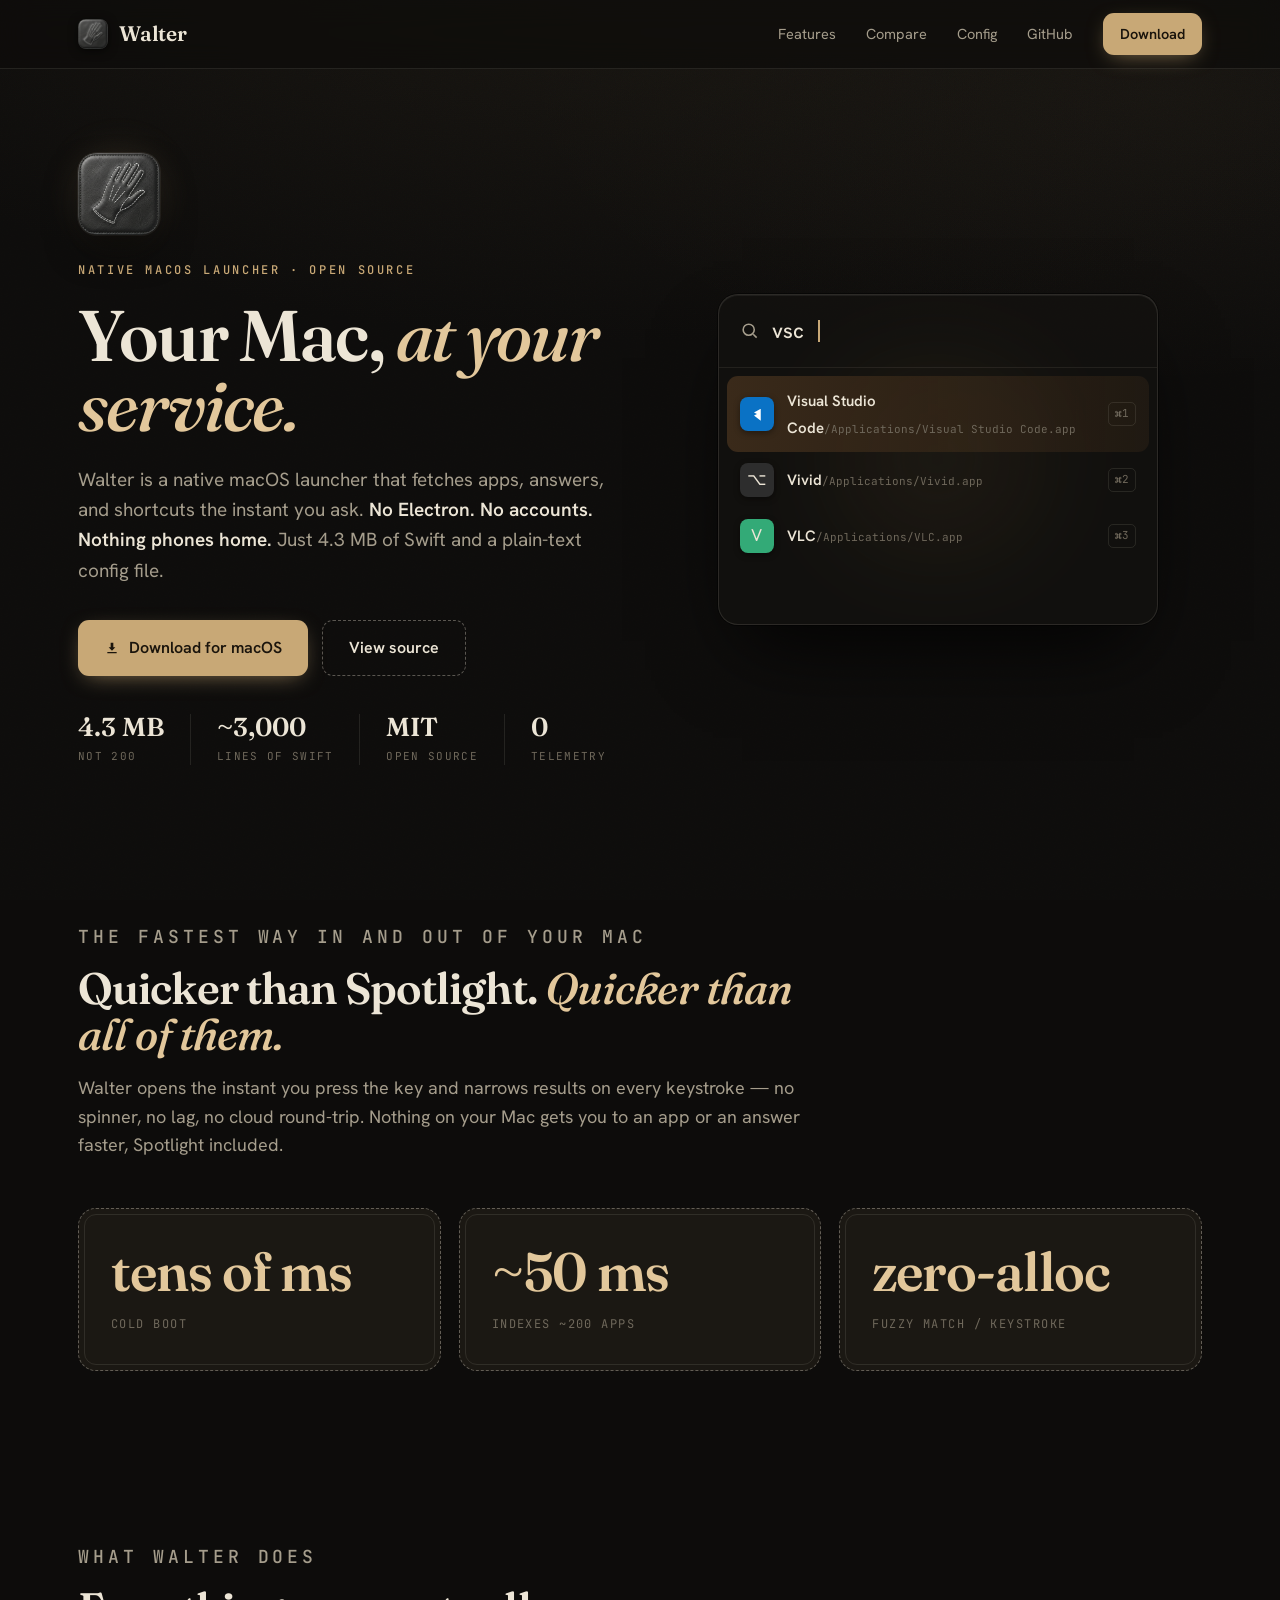
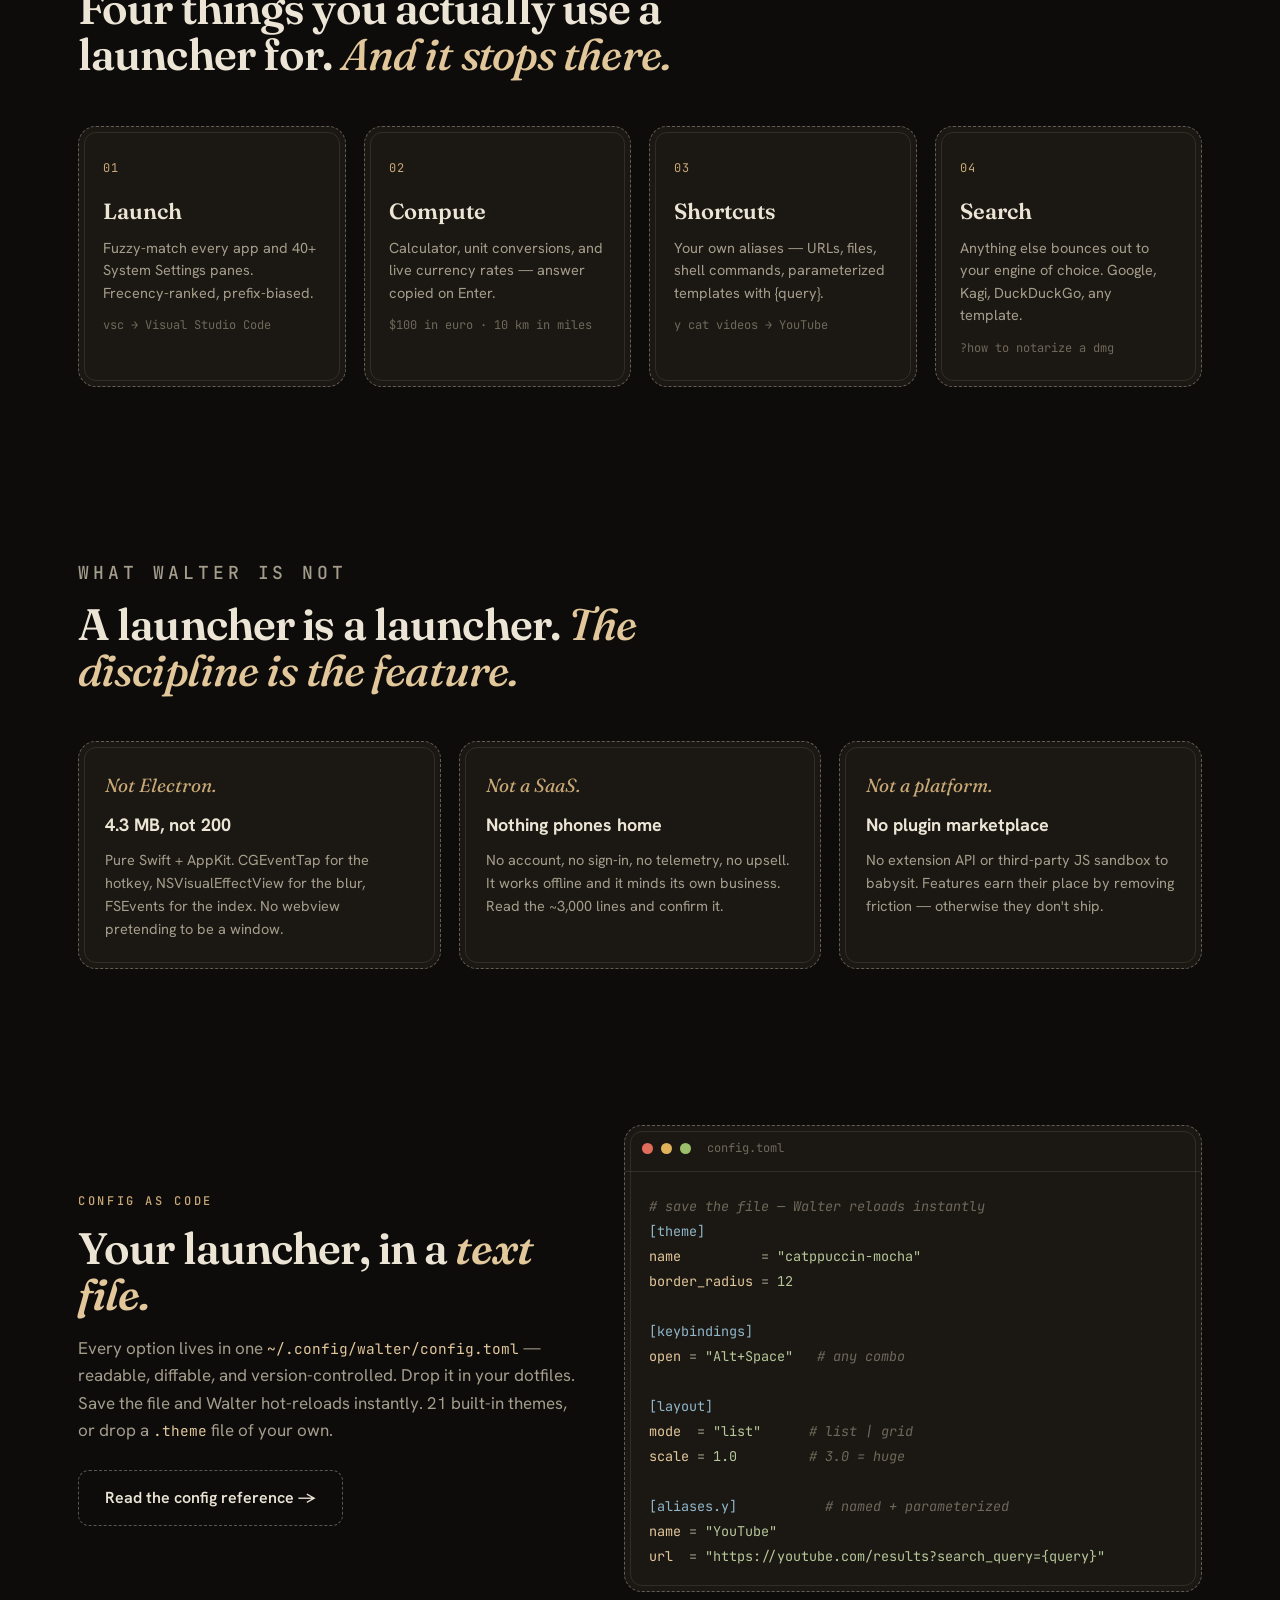
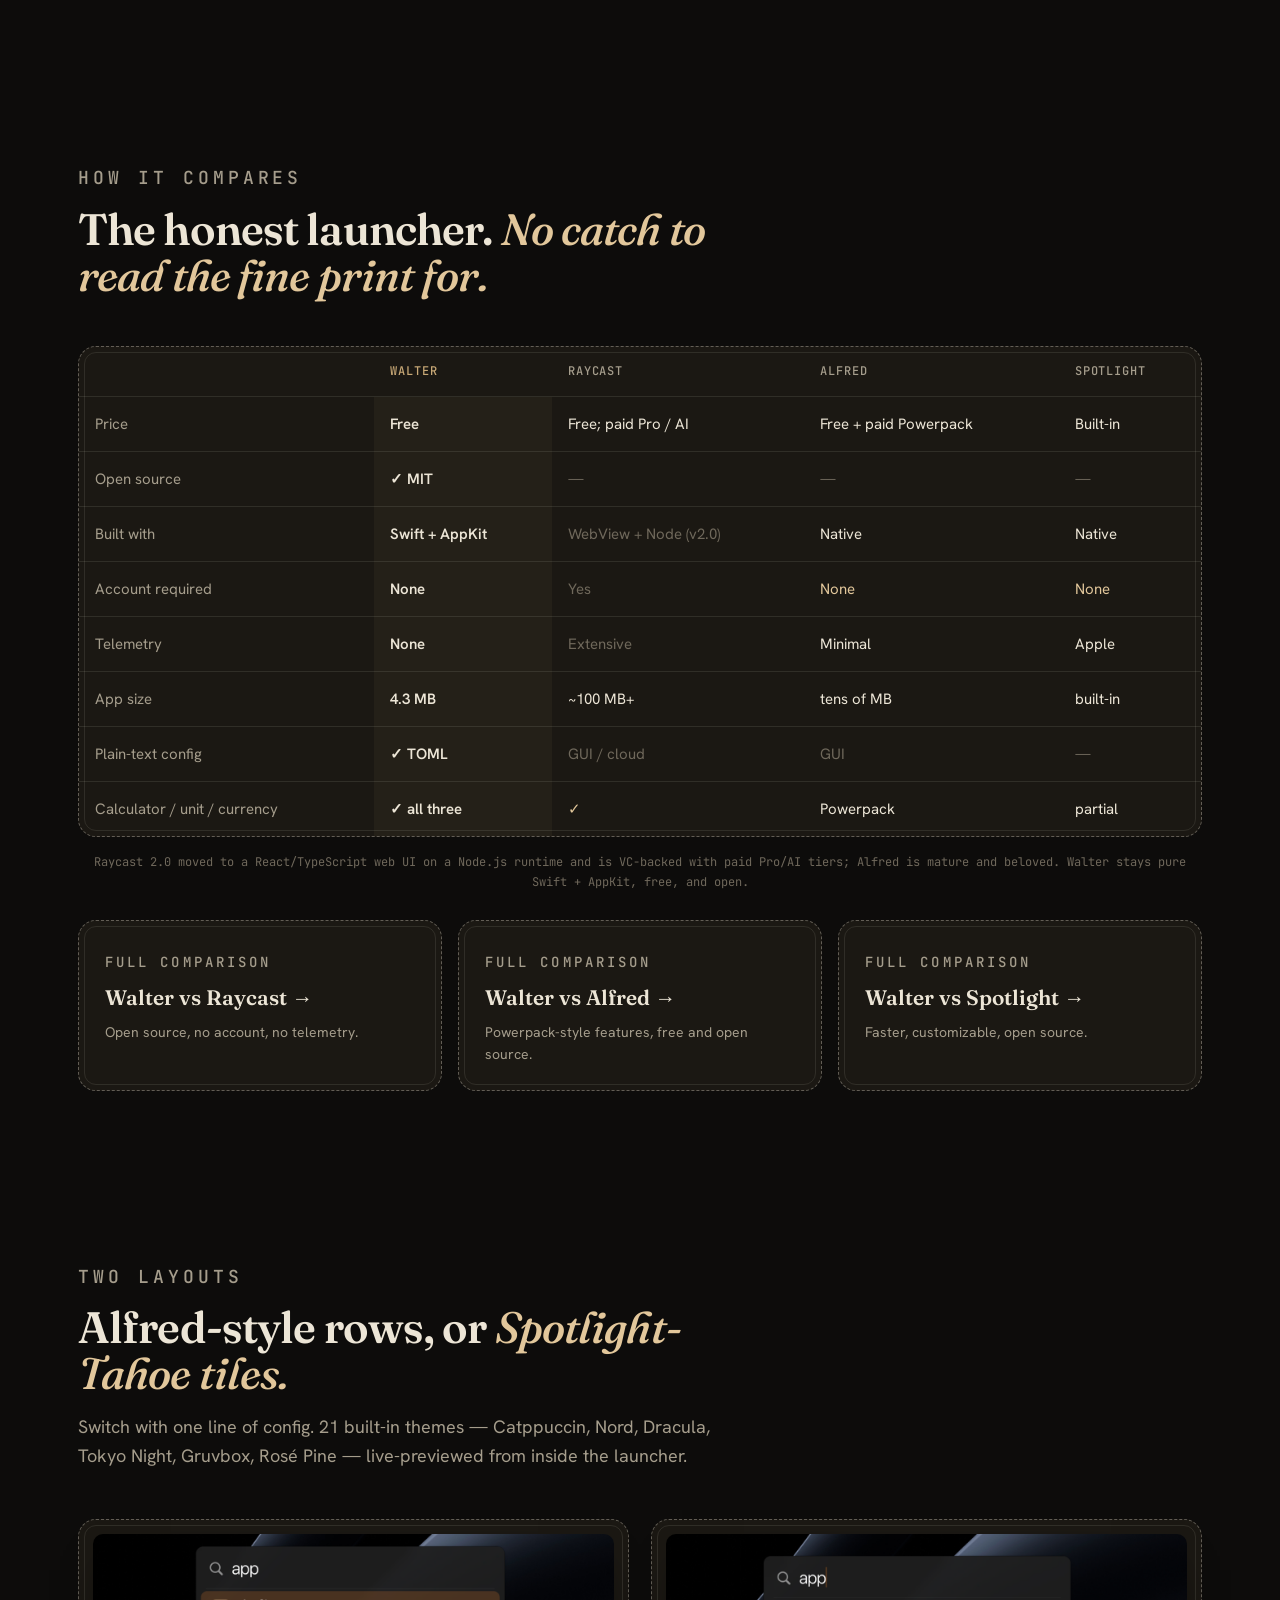
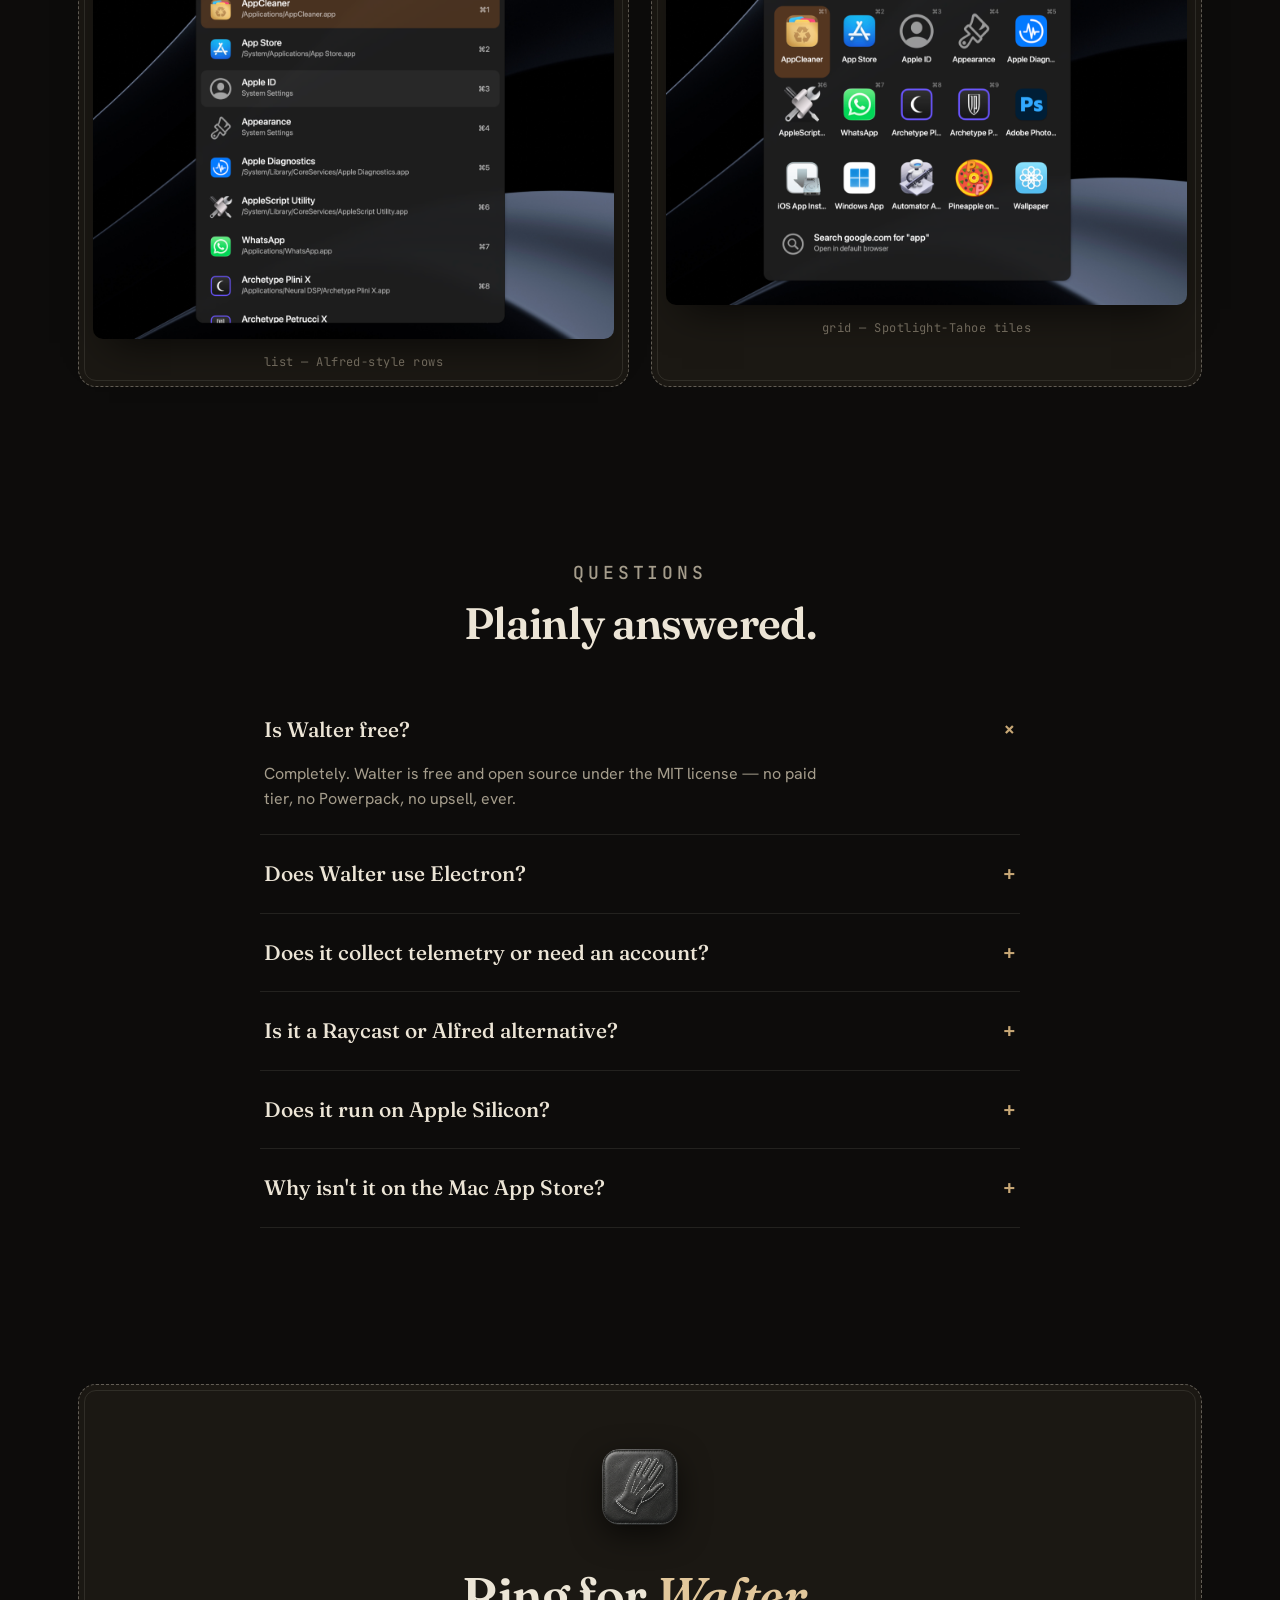
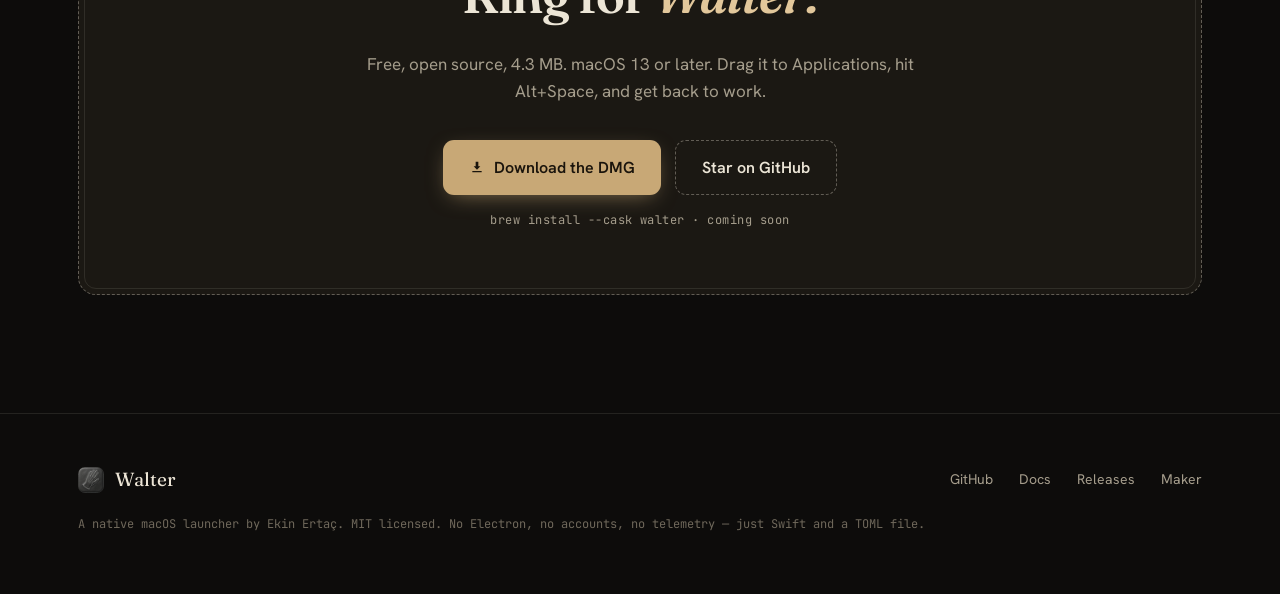
==== commit 38345d6d: "Add /vs-raycast, /vs-alfred, /vs-spotlight comparison pages Targeted keyword surface (open source ra" ====
--- a/index.html
+++ b/index.html
@@ -81,254 +81,7 @@
   }
   </script>
 
-  <style>
-    :root {
-      --leather:   #0d0c0b;   /* near-black leather */
-      --leather-2: #16140f;   /* raised leather */
-      --panel:     #1b1813;   /* card surface */
-      --thread:    #ece5d6;   /* cream stitching thread = primary text */
-      --thread-dim:#a59d8c;   /* muted thread */
-      --thread-faint:#6f685b;
-      --brass:     #c8a876;   /* brass hardware accent */
-      --brass-hi:  #e2c79b;
-      --stitch:    rgba(236,229,214,.34); /* dashed stitching color */
-      --hair:      rgba(236,229,214,.10);
-      --warm-sel:  #3a2a1a;   /* the launcher's warm selection highlight */
-      --radius:    18px;
-      --maxw:      1180px;
-      --serif: "Fraunces", Georgia, serif;
-      --sans: "Hanken Grotesk", -apple-system, sans-serif;
-      --mono: "JetBrains Mono", ui-monospace, monospace;
-    }
-
-    * { box-sizing: border-box; margin: 0; padding: 0; }
-    html { scroll-behavior: smooth; -webkit-font-smoothing: antialiased; }
-    body {
-      background: var(--leather);
-      color: var(--thread);
-      font-family: var(--sans);
-      font-size: 17px;
-      line-height: 1.6;
-      overflow-x: hidden;
-      /* leather grain: layered radial + fine noise */
-      background-image:
-        radial-gradient(120% 80% at 50% -10%, #1a1712 0%, transparent 60%),
-        radial-gradient(90% 60% at 90% 10%, rgba(200,168,118,.05) 0%, transparent 55%);
-      background-attachment: fixed;
-    }
-    /* fine grain overlay */
-    body::before {
-      content: ""; position: fixed; inset: 0; z-index: 0; pointer-events: none;
-      opacity: .5; mix-blend-mode: overlay;
-      background-image: url("data:image/svg+xml,%3Csvg xmlns='http://www.w3.org/2000/svg' width='160' height='160'%3E%3Cfilter id='n'%3E%3CfeTurbulence type='fractalNoise' baseFrequency='.85' numOctaves='2' stitchTiles='stitch'/%3E%3C/filter%3E%3Crect width='100%25' height='100%25' filter='url(%23n)' opacity='.5'/%3E%3C/svg%3E");
-    }
-    .wrap { max-width: var(--maxw); margin: 0 auto; padding: 0 28px; position: relative; z-index: 1; }
-
-    a { color: inherit; text-decoration: none; }
-    .eyebrow {
-      font-family: var(--mono); font-size: 12px; font-weight: 500;
-      letter-spacing: .22em; text-transform: uppercase; color: var(--brass);
-    }
-
-    /* ---- stitched border motif (the glove's white stitching) ---- */
-    .stitched {
-      position: relative;
-      border: 1.5px dashed var(--stitch);
-      border-radius: var(--radius);
-      background: var(--panel);
-    }
-    .stitched::after { /* inner hairline so the stitch reads as a seam */
-      content: ""; position: absolute; inset: 5px; border-radius: calc(var(--radius) - 6px);
-      border: 1px solid var(--hair); pointer-events: none;
-    }
-
-    /* ---- nav ---- */
-    header.nav {
-      position: sticky; top: 0; z-index: 50;
-      backdrop-filter: blur(14px) saturate(120%);
-      background: rgba(13,12,11,.7);
-      border-bottom: 1px solid var(--hair);
-    }
-    .nav-inner { display: flex; align-items: center; justify-content: space-between; height: 68px; }
-    .brand { display: flex; align-items: center; gap: 11px; font-family: var(--serif); font-size: 21px; font-weight: 600; letter-spacing: -.01em; }
-    .brand img { width: 30px; height: 30px; border-radius: 8px; box-shadow: 0 2px 10px rgba(0,0,0,.6); }
-    .nav-links { display: flex; align-items: center; gap: 30px; }
-    .nav-links a { font-size: 14.5px; color: var(--thread-dim); transition: color .18s; }
-    .nav-links a:hover { color: var(--thread); }
-    .nav-links a.btn-primary { color: #1a140c; } /* override muted nav color so button label stays dark on brass */
-    .nav-links a.btn-primary:hover { color: #1a140c; }
-    .btn {
-      font-family: var(--sans); font-weight: 600; font-size: 15px;
-      padding: 11px 20px; border-radius: 11px; cursor: pointer; border: none;
-      display: inline-flex; align-items: center; gap: 9px; transition: transform .16s, box-shadow .2s, background .2s;
-    }
-    .btn-primary { background: var(--brass); color: #1a140c; box-shadow: 0 6px 22px -8px rgba(200,168,118,.7); }
-    .btn-primary:hover { background: var(--brass-hi); transform: translateY(-2px); box-shadow: 0 12px 30px -8px rgba(200,168,118,.6); }
-    .btn-ghost { background: transparent; color: var(--thread); border: 1.5px dashed var(--stitch); }
-    .btn-ghost:hover { border-color: var(--brass); color: var(--brass-hi); }
-    .nav .btn { padding: 9px 17px; }
-    .nav-links a.navlink-hide { }
-
-    /* ---- hero ---- */
-    .hero { padding: 84px 0 64px; }
-    .hero-mark { position: relative; width: 82px; height: 82px; margin-bottom: 26px; }
-    .hero-mark img { width: 82px; height: 82px; border-radius: 19px; position: relative; z-index: 1;
-      box-shadow: 0 18px 42px -12px rgba(0,0,0,.9), 0 2px 0 rgba(255,255,255,.05) inset, 0 0 0 1px rgba(236,229,214,.08); }
-    .hero-mark::after { content: ""; position: absolute; inset: -14px; z-index: 0; border-radius: 30px;
-      background: radial-gradient(circle, rgba(200,168,118,.32), transparent 70%); filter: blur(16px); }
-    .hero-grid { display: grid; grid-template-columns: 1.02fr 1fr; gap: 56px; align-items: center; }
-    .hero h1 {
-      font-family: var(--serif); font-weight: 600; font-size: clamp(44px, 5.6vw, 76px);
-      line-height: .98; letter-spacing: -.025em; margin: 20px 0 0;
-    }
-    .hero h1 .ital { font-style: italic; font-weight: 500; color: var(--brass-hi); }
-    .hero .sub { font-size: 19px; color: var(--thread-dim); margin: 24px 0 0; max-width: 30em; }
-    .hero .sub strong { color: var(--thread); font-weight: 600; }
-    .cta-row { display: flex; gap: 14px; margin-top: 34px; flex-wrap: wrap; }
-    .cta-row .btn { padding: 14px 26px; font-size: 16px; }
-    .stat-row { display: flex; gap: 26px; margin-top: 38px; flex-wrap: wrap; }
-    .stat { display: flex; flex-direction: column; gap: 2px; }
-    .stat b { font-family: var(--serif); font-size: 26px; font-weight: 600; color: var(--thread); line-height: 1; }
-    .stat span { font-family: var(--mono); font-size: 11px; letter-spacing: .12em; text-transform: uppercase; color: var(--thread-faint); margin-top: 6px; }
-    .stat-div { width: 1px; background: var(--hair); }
-
-    /* speed band */
-    .speed-metrics { display: grid; grid-template-columns: repeat(3, 1fr); gap: 18px; }
-    .metric { padding: 36px 32px; }
-    .metric b { font-family: var(--serif); font-size: clamp(34px, 4.4vw, 54px); font-weight: 600; color: var(--brass-hi); display: block; line-height: 1; letter-spacing: -.02em; }
-    .metric span { font-family: var(--mono); font-size: 12px; letter-spacing: .12em; text-transform: uppercase; color: var(--thread-faint); margin-top: 16px; display: block; }
-
-    /* ---- the launcher mockup (CSS recreation) ---- */
-    .launcher-stage { position: relative; display: flex; justify-content: center; perspective: 1400px; }
-    .launcher-stage::before {
-      content: ""; position: absolute; width: 78%; height: 78%; top: 11%; left: 11%;
-      background: radial-gradient(circle, rgba(200,168,118,.16), transparent 68%); filter: blur(34px); z-index: 0;
-    }
-    .launcher {
-      position: relative; z-index: 1; width: 100%; max-width: 440px;
-      background: rgba(20,18,16,.74); backdrop-filter: blur(40px) saturate(150%);
-      border-radius: 20px; border: 1px solid rgba(236,229,214,.12);
-      box-shadow: 0 40px 80px -24px rgba(0,0,0,.85), 0 0 0 1px rgba(0,0,0,.5), inset 0 1px 0 rgba(255,255,255,.06);
-      overflow: hidden; animation: floaty 7s ease-in-out infinite;
-    }
-    @keyframes floaty { 0%,100% { transform: translateY(0) rotateX(2deg); } 50% { transform: translateY(-12px) rotateX(2deg); } }
-    .l-search { display: flex; align-items: center; gap: 13px; padding: 19px 21px; border-bottom: 1px solid rgba(236,229,214,.08); }
-    .l-search svg { width: 19px; height: 19px; color: var(--thread-dim); flex: none; }
-    .l-query { font-family: var(--sans); font-size: 21px; color: var(--thread); font-weight: 500; }
-    .l-caret { display: inline-block; width: 2px; height: 22px; background: var(--brass); margin-left: 1px; vertical-align: middle; animation: blink 1s steps(1) infinite; }
-    @keyframes blink { 50% { opacity: 0; } }
-    .l-results { padding: 8px; min-height: 256px; }
-    .l-row { display: flex; align-items: center; gap: 13px; padding: 11px 13px; border-radius: 11px; }
-    .l-row.sel { background: linear-gradient(90deg, var(--warm-sel), rgba(58,42,26,.35)); }
-    .l-ico { width: 34px; height: 34px; border-radius: 8px; flex: none; display: grid; place-items: center; font-size: 17px; box-shadow: 0 2px 6px rgba(0,0,0,.4); }
-    .l-meta { flex: 1; min-width: 0; }
-    .l-title { font-size: 15px; font-weight: 600; color: var(--thread); }
-    .l-path { font-family: var(--mono); font-size: 11px; color: var(--thread-faint); margin-top: 1px; white-space: nowrap; overflow: hidden; text-overflow: ellipsis; }
-    .l-hint { font-family: var(--mono); font-size: 11px; color: var(--thread-faint); border: 1px solid var(--hair); padding: 2px 6px; border-radius: 5px; }
-    .l-answer { margin-left: auto; font-family: var(--mono); font-size: 15px; color: var(--brass-hi); font-weight: 700; }
-
-    /* ---- sections ---- */
-    section { padding: 78px 0; }
-    .sec-head { max-width: 40em; margin-bottom: 48px; }
-    .sec-head h2 { font-family: var(--serif); font-size: clamp(30px, 3.6vw, 44px); font-weight: 600; letter-spacing: -.02em; line-height: 1.04; margin: 14px 0 0; }
-    .sec-head h2 .ital { font-style: italic; color: var(--brass-hi); font-weight: 500; }
-    .sec-head p { color: var(--thread-dim); margin-top: 16px; font-size: 18px; }
-
-    /* four-things grid */
-    .cards { display: grid; grid-template-columns: repeat(4, 1fr); gap: 18px; }
-    .card { padding: 26px 24px 28px; transition: transform .2s, border-color .2s; }
-    .card:hover { transform: translateY(-4px); border-color: var(--brass); }
-    .card .num { font-family: var(--mono); font-size: 12px; color: var(--brass); letter-spacing: .1em; }
-    .card h3 { font-family: var(--serif); font-size: 22px; font-weight: 600; margin: 14px 0 8px; }
-    .card p { font-size: 14.5px; color: var(--thread-dim); line-height: 1.55; }
-    .card .ex { font-family: var(--mono); font-size: 12px; color: var(--thread-faint); margin-top: 12px; display: block; }
-
-    /* not-list */
-    .nots { display: grid; grid-template-columns: repeat(3, 1fr); gap: 18px; }
-    .not { padding: 28px 26px; }
-    .not .x { font-family: var(--serif); font-style: italic; color: var(--brass); font-size: 19px; }
-    .not h3 { font-family: var(--sans); font-size: 18px; font-weight: 700; margin: 10px 0 8px; }
-    .not p { font-size: 14.5px; color: var(--thread-dim); }
-
-    /* config-as-code */
-    .config-grid { display: grid; grid-template-columns: 1fr 1.15fr; gap: 44px; align-items: center; }
-    .code { padding: 0; overflow: hidden; }
-    .code-bar { display: flex; align-items: center; gap: 8px; padding: 13px 17px; border-bottom: 1px solid var(--hair); }
-    .code-bar .dot { width: 11px; height: 11px; border-radius: 50%; }
-    .code-bar .fname { font-family: var(--mono); font-size: 12px; color: var(--thread-faint); margin-left: 8px; }
-    pre.code-body { font-family: var(--mono); font-size: 13.5px; line-height: 1.85; padding: 22px 24px; overflow-x: auto; color: var(--thread-dim); }
-    .code-body .k { color: var(--brass-hi); }
-    .code-body .s { color: #b6c79a; }
-    .code-body .c { color: var(--thread-faint); font-style: italic; }
-    .code-body .t { color: #8fb6c9; }
-
-    /* comparison table */
-    .cmp-scroll { overflow-x: auto; border-radius: var(--radius); }
-    table.cmp { width: 100%; border-collapse: collapse; font-size: 15px; min-width: 640px; }
-    table.cmp th, table.cmp td { padding: 15px 16px; text-align: left; border-bottom: 1px solid var(--hair); }
-    table.cmp thead th { font-family: var(--mono); font-size: 12px; letter-spacing: .08em; text-transform: uppercase; color: var(--thread-dim); font-weight: 500; }
-    table.cmp thead th.walter { color: var(--brass); }
-    table.cmp tbody td:first-child { color: var(--thread-dim); }
-    table.cmp td.walter { color: var(--thread); font-weight: 600; background: rgba(200,168,118,.05); }
-    table.cmp .yes { color: var(--brass-hi); }
-    table.cmp .no { color: var(--thread-faint); }
-    table.cmp tr:last-child td { border-bottom: none; }
-
-    /* screenshots */
-    .shots { display: grid; grid-template-columns: 1fr 1fr; gap: 22px; }
-    .shot { padding: 14px; }
-    .shot img { width: 100%; border-radius: 10px; display: block; box-shadow: 0 20px 40px -16px rgba(0,0,0,.7); }
-    .shot figcaption { font-family: var(--mono); font-size: 12px; color: var(--thread-faint); margin-top: 14px; text-align: center; letter-spacing: .04em; }
-
-    /* faq */
-    .faq { max-width: 760px; margin: 0 auto; }
-    details.q { border-bottom: 1px solid var(--hair); padding: 22px 4px; cursor: pointer; }
-    details.q summary { font-family: var(--serif); font-size: 21px; font-weight: 500; list-style: none; display: flex; justify-content: space-between; align-items: center; gap: 16px; }
-    details.q summary::-webkit-details-marker { display: none; }
-    details.q summary .plus { color: var(--brass); font-family: var(--mono); transition: transform .2s; flex: none; }
-    details.q[open] summary .plus { transform: rotate(45deg); }
-    details.q p { color: var(--thread-dim); margin-top: 14px; font-size: 16px; max-width: 62ch; }
-
-    /* download band */
-    .download { text-align: center; }
-    .download-card { padding: 64px 40px; text-align: center; }
-    .download-card img { width: 76px; height: 76px; border-radius: 18px; box-shadow: 0 10px 30px rgba(0,0,0,.6); }
-    .download-card h2 { font-family: var(--serif); font-size: clamp(32px, 4vw, 50px); font-weight: 600; letter-spacing: -.02em; margin: 22px 0 0; }
-    .download-card h2 .ital { font-style: italic; color: var(--brass-hi); }
-    .download-card p { color: var(--thread-dim); margin: 16px auto 0; max-width: 34em; }
-    .download-card .cta-row { justify-content: center; }
-    .micro { font-family: var(--mono); font-size: 12px; color: var(--thread-faint); margin-top: 22px; letter-spacing: .04em; }
-
-    /* footer */
-    footer.foot { border-top: 1px solid var(--hair); padding: 50px 0 60px; margin-top: 40px; }
-    .foot-inner { display: flex; justify-content: space-between; align-items: center; gap: 24px; flex-wrap: wrap; }
-    .foot-brand { display: flex; align-items: center; gap: 11px; font-family: var(--serif); font-size: 19px; }
-    .foot-brand img { width: 26px; height: 26px; border-radius: 7px; }
-    .foot-links { display: flex; gap: 26px; font-size: 14px; color: var(--thread-dim); }
-    .foot-links a:hover { color: var(--brass); }
-    .foot-note { font-family: var(--mono); font-size: 12px; color: var(--thread-faint); margin-top: 20px; }
-
-    /* reveal on load */
-    .reveal { opacity: 0; transform: translateY(18px); animation: rise .8s cubic-bezier(.2,.7,.2,1) forwards; }
-    @keyframes rise { to { opacity: 1; transform: none; } }
-    .d1{animation-delay:.05s}.d2{animation-delay:.15s}.d3{animation-delay:.28s}.d4{animation-delay:.42s}.d5{animation-delay:.56s}
-
-    @media (max-width: 900px) {
-      .hero-grid, .config-grid { grid-template-columns: 1fr; gap: 40px; }
-      .cards, .nots { grid-template-columns: 1fr 1fr; }
-      .shots { grid-template-columns: 1fr; }
-      .nav-links a { display: none; }
-      .nav-links .btn { display: inline-flex; }
-    }
-    @media (max-width: 560px) {
-      .cards, .nots { grid-template-columns: 1fr; }
-      .hero { padding: 52px 0 40px; }
-      .stat-div { display: none; }
-    }
-    @media (prefers-reduced-motion: reduce) {
-      .launcher { animation: none; } .reveal { animation: none; opacity: 1; transform: none; }
-    }
-  </style>
+  <link rel="stylesheet" href="/assets/site.css" />
 </head>
 <body>
 
@@ -480,17 +233,23 @@
             <tr><th></th><th class="walter">Walter</th><th>Raycast</th><th>Alfred</th><th>Spotlight</th></tr>
           </thead>
           <tbody>
-            <tr><td>Price</td><td class="walter">Free</td><td>Free (VC-backed)</td><td>Free + paid Powerpack</td><td>Built-in</td></tr>
+            <tr><td>Price</td><td class="walter">Free</td><td>Free; paid Pro / AI</td><td>Free + paid Powerpack</td><td>Built-in</td></tr>
             <tr><td>Open source</td><td class="walter yes">✓ MIT</td><td class="no">—</td><td class="no">—</td><td class="no">—</td></tr>
+            <tr><td>Built with</td><td class="walter yes">Swift + AppKit</td><td class="no">WebView + Node (v2.0)</td><td>Native</td><td>Native</td></tr>
             <tr><td>Account required</td><td class="walter yes">None</td><td class="no">Yes</td><td class="yes">None</td><td class="yes">None</td></tr>
-            <tr><td>Telemetry</td><td class="walter yes">None</td><td class="no">Yes</td><td>Minimal</td><td>Apple</td></tr>
-            <tr><td>App size</td><td class="walter">4.3 MB</td><td>~100 MB+</td><td>tens of MB</td><td>built-in</td></tr>
+            <tr><td>Telemetry</td><td class="walter yes">None</td><td class="no">Extensive</td><td>Minimal</td><td>Apple</td></tr>
+            <tr><td>App size</td><td class="walter yes">4.3 MB</td><td>~100 MB+</td><td>tens of MB</td><td>built-in</td></tr>
             <tr><td>Plain-text config</td><td class="walter yes">✓ TOML</td><td class="no">GUI / cloud</td><td class="no">GUI</td><td class="no">—</td></tr>
             <tr><td>Calculator / unit / currency</td><td class="walter yes">✓ all three</td><td class="yes">✓</td><td>Powerpack</td><td>partial</td></tr>
           </tbody>
         </table>
       </div>
-      <p style="font-family:var(--mono);font-size:12px;color:var(--thread-faint);margin-top:16px;text-align:center;">Raycast wins on plugin breadth and built-in AI; Alfred is mature and beloved. Walter competes on footprint, openness, and not asking you to sign in.</p>
+      <p style="font-family:var(--mono);font-size:12px;color:var(--thread-faint);margin-top:16px;text-align:center;">Raycast 2.0 moved to a React/TypeScript web UI on a Node.js runtime and is VC-backed with paid Pro/AI tiers; Alfred is mature and beloved. Walter stays pure Swift + AppKit, free, and open.</p>
+      <div class="crosslinks" style="margin-top:28px;">
+        <a class="crosslink stitched" href="/vs-raycast"><p class="eyebrow">Full comparison</p><h3>Walter vs Raycast →</h3><p>Open source, no account, no telemetry.</p></a>
+        <a class="crosslink stitched" href="/vs-alfred"><p class="eyebrow">Full comparison</p><h3>Walter vs Alfred →</h3><p>Powerpack-style features, free and open source.</p></a>
+        <a class="crosslink stitched" href="/vs-spotlight"><p class="eyebrow">Full comparison</p><h3>Walter vs Spotlight →</h3><p>Faster, customizable, open source.</p></a>
+      </div>
     </div>
   </section>
 
--- a/assets/site.css
+++ b/assets/site.css
@@ -0,0 +1,272 @@
+/* site.css — shared styles for walterlauncher.com (homepage + /vs-* pages).
+   Extracted from index.html so every page shares one source of truth. */
+
+:root {
+      --leather:   #0d0c0b;   /* near-black leather */
+      --leather-2: #16140f;   /* raised leather */
+      --panel:     #1b1813;   /* card surface */
+      --thread:    #ece5d6;   /* cream stitching thread = primary text */
+      --thread-dim:#a59d8c;   /* muted thread */
+      --thread-faint:#6f685b;
+      --brass:     #c8a876;   /* brass hardware accent */
+      --brass-hi:  #e2c79b;
+      --stitch:    rgba(236,229,214,.34); /* dashed stitching color */
+      --hair:      rgba(236,229,214,.10);
+      --warm-sel:  #3a2a1a;   /* the launcher's warm selection highlight */
+      --radius:    18px;
+      --maxw:      1180px;
+      --serif: "Fraunces", Georgia, serif;
+      --sans: "Hanken Grotesk", -apple-system, sans-serif;
+      --mono: "JetBrains Mono", ui-monospace, monospace;
+    }
+
+    * { box-sizing: border-box; margin: 0; padding: 0; }
+    html { scroll-behavior: smooth; -webkit-font-smoothing: antialiased; }
+    body {
+      background: var(--leather);
+      color: var(--thread);
+      font-family: var(--sans);
+      font-size: 17px;
+      line-height: 1.6;
+      overflow-x: hidden;
+      /* leather grain: layered radial + fine noise */
+      background-image:
+        radial-gradient(120% 80% at 50% -10%, #1a1712 0%, transparent 60%),
+        radial-gradient(90% 60% at 90% 10%, rgba(200,168,118,.05) 0%, transparent 55%);
+      background-attachment: fixed;
+    }
+    /* fine grain overlay */
+    body::before {
+      content: ""; position: fixed; inset: 0; z-index: 0; pointer-events: none;
+      opacity: .5; mix-blend-mode: overlay;
+      background-image: url("data:image/svg+xml,%3Csvg xmlns='http://www.w3.org/2000/svg' width='160' height='160'%3E%3Cfilter id='n'%3E%3CfeTurbulence type='fractalNoise' baseFrequency='.85' numOctaves='2' stitchTiles='stitch'/%3E%3C/filter%3E%3Crect width='100%25' height='100%25' filter='url(%23n)' opacity='.5'/%3E%3C/svg%3E");
+    }
+    .wrap { max-width: var(--maxw); margin: 0 auto; padding: 0 28px; position: relative; z-index: 1; }
+
+    a { color: inherit; text-decoration: none; }
+    .eyebrow {
+      font-family: var(--mono); font-size: 12px; font-weight: 500;
+      letter-spacing: .22em; text-transform: uppercase; color: var(--brass);
+    }
+
+    /* ---- stitched border motif (the glove's white stitching) ---- */
+    .stitched {
+      position: relative;
+      border: 1.5px dashed var(--stitch);
+      border-radius: var(--radius);
+      background: var(--panel);
+    }
+    .stitched::after { /* inner hairline so the stitch reads as a seam */
+      content: ""; position: absolute; inset: 5px; border-radius: calc(var(--radius) - 6px);
+      border: 1px solid var(--hair); pointer-events: none;
+    }
+
+    /* ---- nav ---- */
+    header.nav {
+      position: sticky; top: 0; z-index: 50;
+      backdrop-filter: blur(14px) saturate(120%);
+      background: rgba(13,12,11,.7);
+      border-bottom: 1px solid var(--hair);
+    }
+    .nav-inner { display: flex; align-items: center; justify-content: space-between; height: 68px; }
+    .brand { display: flex; align-items: center; gap: 11px; font-family: var(--serif); font-size: 21px; font-weight: 600; letter-spacing: -.01em; }
+    .brand img { width: 30px; height: 30px; border-radius: 8px; box-shadow: 0 2px 10px rgba(0,0,0,.6); }
+    .nav-links { display: flex; align-items: center; gap: 30px; }
+    .nav-links a { font-size: 14.5px; color: var(--thread-dim); transition: color .18s; }
+    .nav-links a:hover { color: var(--thread); }
+    .nav-links a.btn-primary { color: #1a140c; } /* override muted nav color so button label stays dark on brass */
+    .nav-links a.btn-primary:hover { color: #1a140c; }
+    .btn {
+      font-family: var(--sans); font-weight: 600; font-size: 15px;
+      padding: 11px 20px; border-radius: 11px; cursor: pointer; border: none;
+      display: inline-flex; align-items: center; gap: 9px; transition: transform .16s, box-shadow .2s, background .2s;
+    }
+    .btn-primary { background: var(--brass); color: #1a140c; box-shadow: 0 6px 22px -8px rgba(200,168,118,.7); }
+    .btn-primary:hover { background: var(--brass-hi); transform: translateY(-2px); box-shadow: 0 12px 30px -8px rgba(200,168,118,.6); }
+    .btn-ghost { background: transparent; color: var(--thread); border: 1.5px dashed var(--stitch); }
+    .btn-ghost:hover { border-color: var(--brass); color: var(--brass-hi); }
+    .nav .btn { padding: 9px 17px; }
+    .nav-links a.navlink-hide { }
+
+    /* ---- hero ---- */
+    .hero { padding: 84px 0 64px; }
+    .hero-mark { position: relative; width: 82px; height: 82px; margin-bottom: 26px; }
+    .hero-mark img { width: 82px; height: 82px; border-radius: 19px; position: relative; z-index: 1;
+      box-shadow: 0 18px 42px -12px rgba(0,0,0,.9), 0 2px 0 rgba(255,255,255,.05) inset, 0 0 0 1px rgba(236,229,214,.08); }
+    .hero-mark::after { content: ""; position: absolute; inset: -14px; z-index: 0; border-radius: 30px;
+      background: radial-gradient(circle, rgba(200,168,118,.32), transparent 70%); filter: blur(16px); }
+    .hero-grid { display: grid; grid-template-columns: 1.02fr 1fr; gap: 56px; align-items: center; }
+    .hero h1 {
+      font-family: var(--serif); font-weight: 600; font-size: clamp(44px, 5.6vw, 76px);
+      line-height: .98; letter-spacing: -.025em; margin: 20px 0 0;
+    }
+    .hero h1 .ital { font-style: italic; font-weight: 500; color: var(--brass-hi); }
+    .hero .sub { font-size: 19px; color: var(--thread-dim); margin: 24px 0 0; max-width: 30em; }
+    .hero .sub strong { color: var(--thread); font-weight: 600; }
+    .cta-row { display: flex; gap: 14px; margin-top: 34px; flex-wrap: wrap; }
+    .cta-row .btn { padding: 14px 26px; font-size: 16px; }
+    .stat-row { display: flex; gap: 26px; margin-top: 38px; flex-wrap: wrap; }
+    .stat { display: flex; flex-direction: column; gap: 2px; }
+    .stat b { font-family: var(--serif); font-size: 26px; font-weight: 600; color: var(--thread); line-height: 1; }
+    .stat span { font-family: var(--mono); font-size: 11px; letter-spacing: .12em; text-transform: uppercase; color: var(--thread-faint); margin-top: 6px; }
+    .stat-div { width: 1px; background: var(--hair); }
+
+    /* speed band */
+    .speed-metrics { display: grid; grid-template-columns: repeat(3, 1fr); gap: 18px; }
+    .metric { padding: 36px 32px; }
+    .metric b { font-family: var(--serif); font-size: clamp(34px, 4.4vw, 54px); font-weight: 600; color: var(--brass-hi); display: block; line-height: 1; letter-spacing: -.02em; }
+    .metric span { font-family: var(--mono); font-size: 12px; letter-spacing: .12em; text-transform: uppercase; color: var(--thread-faint); margin-top: 16px; display: block; }
+
+    /* ---- the launcher mockup (CSS recreation) ---- */
+    .launcher-stage { position: relative; display: flex; justify-content: center; perspective: 1400px; }
+    .launcher-stage::before {
+      content: ""; position: absolute; width: 78%; height: 78%; top: 11%; left: 11%;
+      background: radial-gradient(circle, rgba(200,168,118,.16), transparent 68%); filter: blur(34px); z-index: 0;
+    }
+    .launcher {
+      position: relative; z-index: 1; width: 100%; max-width: 440px;
+      background: rgba(20,18,16,.74); backdrop-filter: blur(40px) saturate(150%);
+      border-radius: 20px; border: 1px solid rgba(236,229,214,.12);
+      box-shadow: 0 40px 80px -24px rgba(0,0,0,.85), 0 0 0 1px rgba(0,0,0,.5), inset 0 1px 0 rgba(255,255,255,.06);
+      overflow: hidden; animation: floaty 7s ease-in-out infinite;
+    }
+    @keyframes floaty { 0%,100% { transform: translateY(0) rotateX(2deg); } 50% { transform: translateY(-12px) rotateX(2deg); } }
+    .l-search { display: flex; align-items: center; gap: 13px; padding: 19px 21px; border-bottom: 1px solid rgba(236,229,214,.08); }
+    .l-search svg { width: 19px; height: 19px; color: var(--thread-dim); flex: none; }
+    .l-query { font-family: var(--sans); font-size: 21px; color: var(--thread); font-weight: 500; }
+    .l-caret { display: inline-block; width: 2px; height: 22px; background: var(--brass); margin-left: 1px; vertical-align: middle; animation: blink 1s steps(1) infinite; }
+    @keyframes blink { 50% { opacity: 0; } }
+    .l-results { padding: 8px; min-height: 256px; }
+    .l-row { display: flex; align-items: center; gap: 13px; padding: 11px 13px; border-radius: 11px; }
+    .l-row.sel { background: linear-gradient(90deg, var(--warm-sel), rgba(58,42,26,.35)); }
+    .l-ico { width: 34px; height: 34px; border-radius: 8px; flex: none; display: grid; place-items: center; font-size: 17px; box-shadow: 0 2px 6px rgba(0,0,0,.4); }
+    .l-meta { flex: 1; min-width: 0; }
+    .l-title { font-size: 15px; font-weight: 600; color: var(--thread); }
+    .l-path { font-family: var(--mono); font-size: 11px; color: var(--thread-faint); margin-top: 1px; white-space: nowrap; overflow: hidden; text-overflow: ellipsis; }
+    .l-hint { font-family: var(--mono); font-size: 11px; color: var(--thread-faint); border: 1px solid var(--hair); padding: 2px 6px; border-radius: 5px; }
+    .l-answer { margin-left: auto; font-family: var(--mono); font-size: 15px; color: var(--brass-hi); font-weight: 700; }
+
+    /* ---- sections ---- */
+    section { padding: 78px 0; }
+    .sec-head { max-width: 40em; margin-bottom: 48px; }
+    .sec-head h2 { font-family: var(--serif); font-size: clamp(30px, 3.6vw, 44px); font-weight: 600; letter-spacing: -.02em; line-height: 1.04; margin: 14px 0 0; }
+    .sec-head h2 .ital { font-style: italic; color: var(--brass-hi); font-weight: 500; }
+    .sec-head p { color: var(--thread-dim); margin-top: 16px; font-size: 18px; }
+
+    /* four-things grid */
+    .cards { display: grid; grid-template-columns: repeat(4, 1fr); gap: 18px; }
+    .card { padding: 26px 24px 28px; transition: transform .2s, border-color .2s; }
+    .card:hover { transform: translateY(-4px); border-color: var(--brass); }
+    .card .num { font-family: var(--mono); font-size: 12px; color: var(--brass); letter-spacing: .1em; }
+    .card h3 { font-family: var(--serif); font-size: 22px; font-weight: 600; margin: 14px 0 8px; }
+    .card p { font-size: 14.5px; color: var(--thread-dim); line-height: 1.55; }
+    .card .ex { font-family: var(--mono); font-size: 12px; color: var(--thread-faint); margin-top: 12px; display: block; }
+
+    /* not-list */
+    .nots { display: grid; grid-template-columns: repeat(3, 1fr); gap: 18px; }
+    .not { padding: 28px 26px; }
+    .not .x { font-family: var(--serif); font-style: italic; color: var(--brass); font-size: 19px; }
+    .not h3 { font-family: var(--sans); font-size: 18px; font-weight: 700; margin: 10px 0 8px; }
+    .not p { font-size: 14.5px; color: var(--thread-dim); }
+
+    /* config-as-code */
+    .config-grid { display: grid; grid-template-columns: 1fr 1.15fr; gap: 44px; align-items: center; }
+    .code { padding: 0; overflow: hidden; }
+    .code-bar { display: flex; align-items: center; gap: 8px; padding: 13px 17px; border-bottom: 1px solid var(--hair); }
+    .code-bar .dot { width: 11px; height: 11px; border-radius: 50%; }
+    .code-bar .fname { font-family: var(--mono); font-size: 12px; color: var(--thread-faint); margin-left: 8px; }
+    pre.code-body { font-family: var(--mono); font-size: 13.5px; line-height: 1.85; padding: 22px 24px; overflow-x: auto; color: var(--thread-dim); }
+    .code-body .k { color: var(--brass-hi); }
+    .code-body .s { color: #b6c79a; }
+    .code-body .c { color: var(--thread-faint); font-style: italic; }
+    .code-body .t { color: #8fb6c9; }
+
+    /* comparison table */
+    .cmp-scroll { overflow-x: auto; border-radius: var(--radius); }
+    table.cmp { width: 100%; border-collapse: collapse; font-size: 15px; min-width: 640px; }
+    table.cmp th, table.cmp td { padding: 15px 16px; text-align: left; border-bottom: 1px solid var(--hair); }
+    table.cmp thead th { font-family: var(--mono); font-size: 12px; letter-spacing: .08em; text-transform: uppercase; color: var(--thread-dim); font-weight: 500; }
+    table.cmp thead th.walter { color: var(--brass); }
+    table.cmp tbody td:first-child { color: var(--thread-dim); }
+    table.cmp td.walter { color: var(--thread); font-weight: 600; background: rgba(200,168,118,.05); }
+    table.cmp .yes { color: var(--brass-hi); }
+    table.cmp .no { color: var(--thread-faint); }
+    table.cmp tr:last-child td { border-bottom: none; }
+
+    /* screenshots */
+    .shots { display: grid; grid-template-columns: 1fr 1fr; gap: 22px; }
+    .shot { padding: 14px; }
+    .shot img { width: 100%; border-radius: 10px; display: block; box-shadow: 0 20px 40px -16px rgba(0,0,0,.7); }
+    .shot figcaption { font-family: var(--mono); font-size: 12px; color: var(--thread-faint); margin-top: 14px; text-align: center; letter-spacing: .04em; }
+
+    /* faq */
+    .faq { max-width: 760px; margin: 0 auto; }
+    details.q { border-bottom: 1px solid var(--hair); padding: 22px 4px; cursor: pointer; }
+    details.q summary { font-family: var(--serif); font-size: 21px; font-weight: 500; list-style: none; display: flex; justify-content: space-between; align-items: center; gap: 16px; }
+    details.q summary::-webkit-details-marker { display: none; }
+    details.q summary .plus { color: var(--brass); font-family: var(--mono); transition: transform .2s; flex: none; }
+    details.q[open] summary .plus { transform: rotate(45deg); }
+    details.q p { color: var(--thread-dim); margin-top: 14px; font-size: 16px; max-width: 62ch; }
+
+    /* download band */
+    .download { text-align: center; }
+    .download-card { padding: 64px 40px; text-align: center; }
+    .download-card img { width: 76px; height: 76px; border-radius: 18px; box-shadow: 0 10px 30px rgba(0,0,0,.6); }
+    .download-card h2 { font-family: var(--serif); font-size: clamp(32px, 4vw, 50px); font-weight: 600; letter-spacing: -.02em; margin: 22px 0 0; }
+    .download-card h2 .ital { font-style: italic; color: var(--brass-hi); }
+    .download-card p { color: var(--thread-dim); margin: 16px auto 0; max-width: 34em; }
+    .download-card .cta-row { justify-content: center; }
+    .micro { font-family: var(--mono); font-size: 12px; color: var(--thread-faint); margin-top: 22px; letter-spacing: .04em; }
+
+    /* footer */
+    footer.foot { border-top: 1px solid var(--hair); padding: 50px 0 60px; margin-top: 40px; }
+    .foot-inner { display: flex; justify-content: space-between; align-items: center; gap: 24px; flex-wrap: wrap; }
+    .foot-brand { display: flex; align-items: center; gap: 11px; font-family: var(--serif); font-size: 19px; }
+    .foot-brand img { width: 26px; height: 26px; border-radius: 7px; }
+    .foot-links { display: flex; gap: 26px; font-size: 14px; color: var(--thread-dim); }
+    .foot-links a:hover { color: var(--brass); }
+    .foot-note { font-family: var(--mono); font-size: 12px; color: var(--thread-faint); margin-top: 20px; }
+
+    /* reveal on load */
+    .reveal { opacity: 0; transform: translateY(18px); animation: rise .8s cubic-bezier(.2,.7,.2,1) forwards; }
+    @keyframes rise { to { opacity: 1; transform: none; } }
+    .d1{animation-delay:.05s}.d2{animation-delay:.15s}.d3{animation-delay:.28s}.d4{animation-delay:.42s}.d5{animation-delay:.56s}
+
+    @media (max-width: 900px) {
+      .hero-grid, .config-grid { grid-template-columns: 1fr; gap: 40px; }
+      .cards, .nots { grid-template-columns: 1fr 1fr; }
+      .shots { grid-template-columns: 1fr; }
+      .nav-links a { display: none; }
+      .nav-links .btn { display: inline-flex; }
+    }
+    @media (max-width: 560px) {
+      .cards, .nots { grid-template-columns: 1fr; }
+      .hero { padding: 52px 0 40px; }
+      .stat-div { display: none; }
+    }
+    @media (prefers-reduced-motion: reduce) {
+      .launcher { animation: none; } .reveal { animation: none; opacity: 1; transform: none; }
+    }
+
+/* ---- comparison pages (/vs-raycast, /vs-alfred, /vs-spotlight) ---- */
+.breadcrumb { font-family: var(--mono); font-size: 12px; color: var(--thread-faint); letter-spacing: .04em; padding-top: 30px; }
+.breadcrumb a:hover { color: var(--brass); }
+.vs-hero { padding: 26px 0 16px; }
+.vs-hero h1 { font-family: var(--serif); font-weight: 600; font-size: clamp(40px, 5vw, 66px); line-height: 1.02; letter-spacing: -.025em; margin: 16px 0 0; }
+.vs-hero h1 .ital { font-style: italic; color: var(--brass-hi); font-weight: 500; }
+.vs-hero .sub { font-size: 19px; color: var(--thread-dim); margin: 22px 0 0; max-width: 42em; }
+.vs-hero .sub strong { color: var(--thread); font-weight: 600; }
+.prose { max-width: 72ch; }
+.prose p { color: var(--thread-dim); margin-top: 18px; font-size: 17px; }
+.prose h3 { font-family: var(--serif); font-size: 25px; font-weight: 600; margin-top: 40px; letter-spacing: -.01em; color: var(--thread); }
+.prose strong { color: var(--thread); }
+.prose a { color: var(--brass-hi); text-decoration: underline; text-underline-offset: 3px; }
+.verdict { padding: 30px 32px; }
+.verdict .eyebrow { margin-bottom: 12px; }
+.verdict p { color: var(--thread); font-size: 18px; line-height: 1.55; margin: 0; }
+table.cmp td.win { color: var(--brass-hi); font-weight: 600; }
+.crosslinks { display: flex; gap: 16px; flex-wrap: wrap; }
+.crosslink { flex: 1; min-width: 230px; padding: 24px 26px; transition: border-color .2s, transform .2s; }
+.crosslink:hover { border-color: var(--brass); transform: translateY(-3px); }
+.crosslink h3 { font-family: var(--serif); font-size: 21px; font-weight: 600; margin-top: 8px; color: var(--thread); }
+.crosslink p { color: var(--thread-dim); font-size: 14px; margin-top: 6px; }
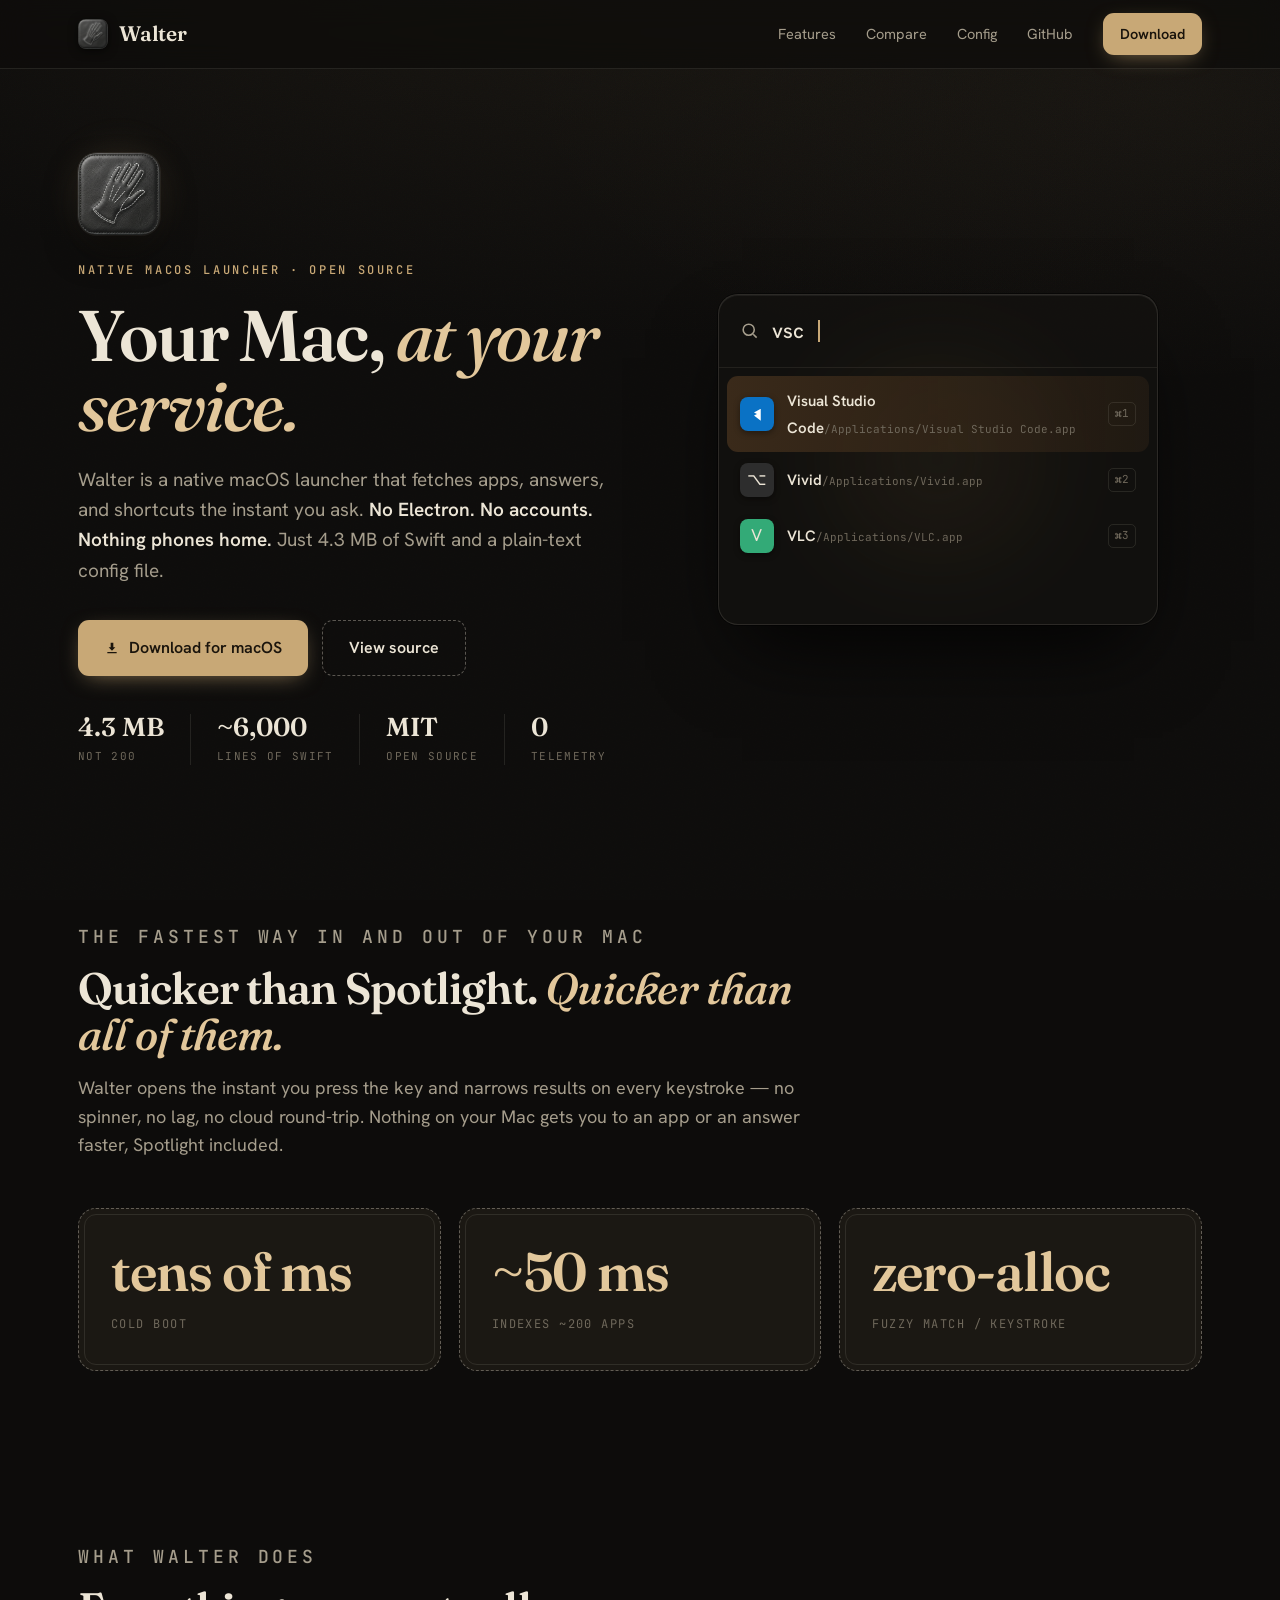
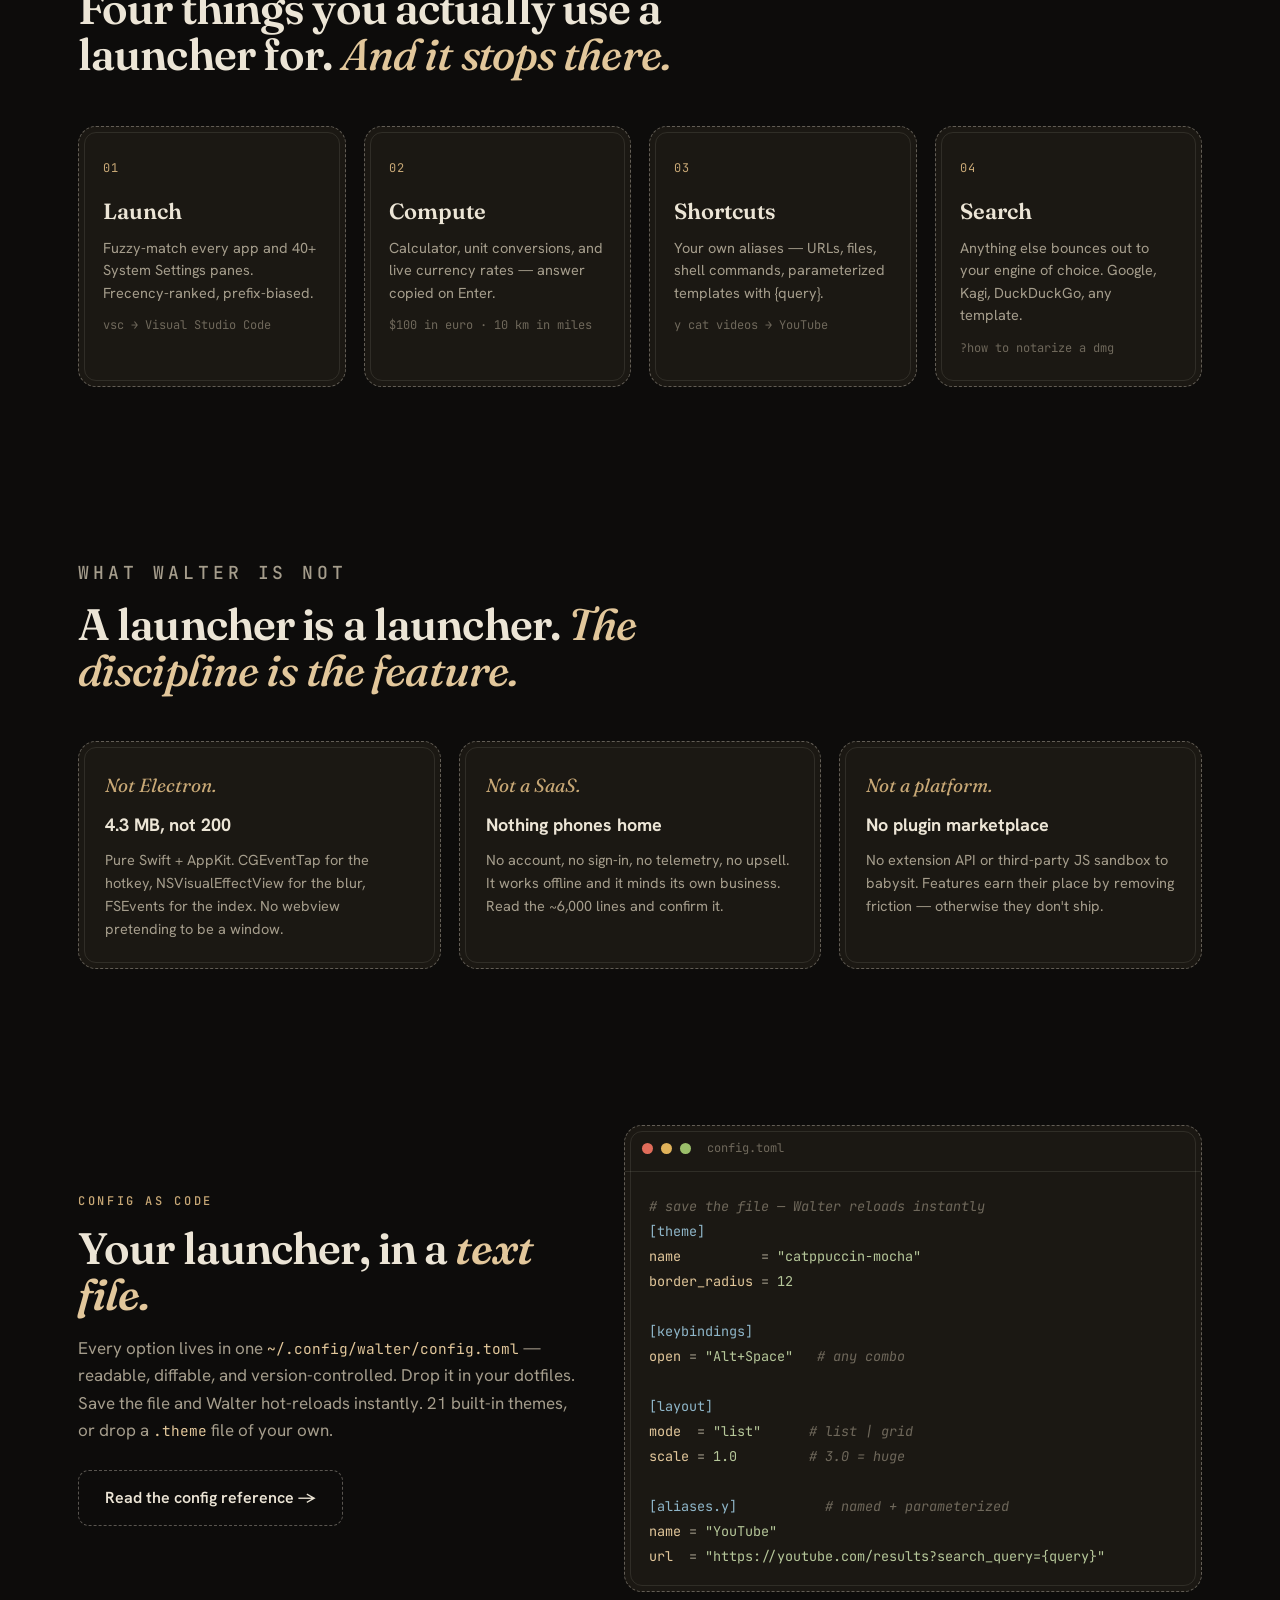
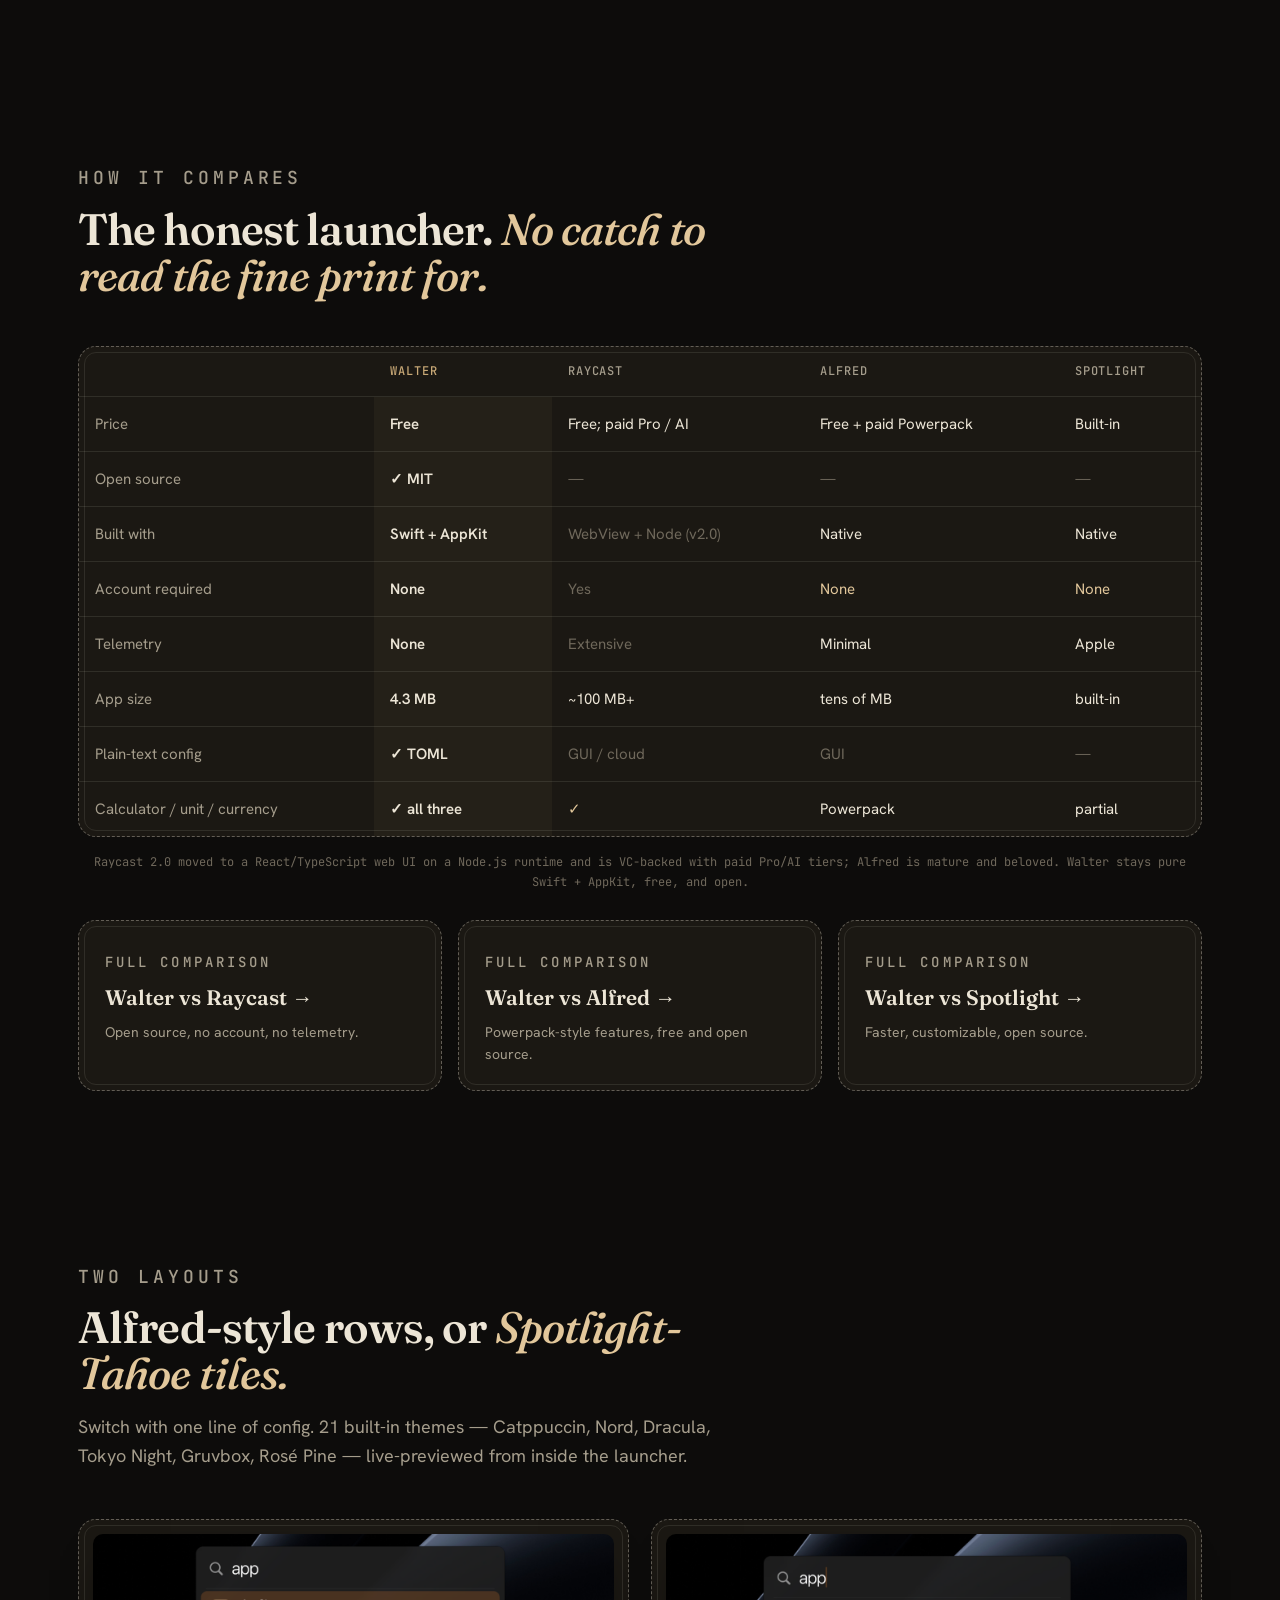
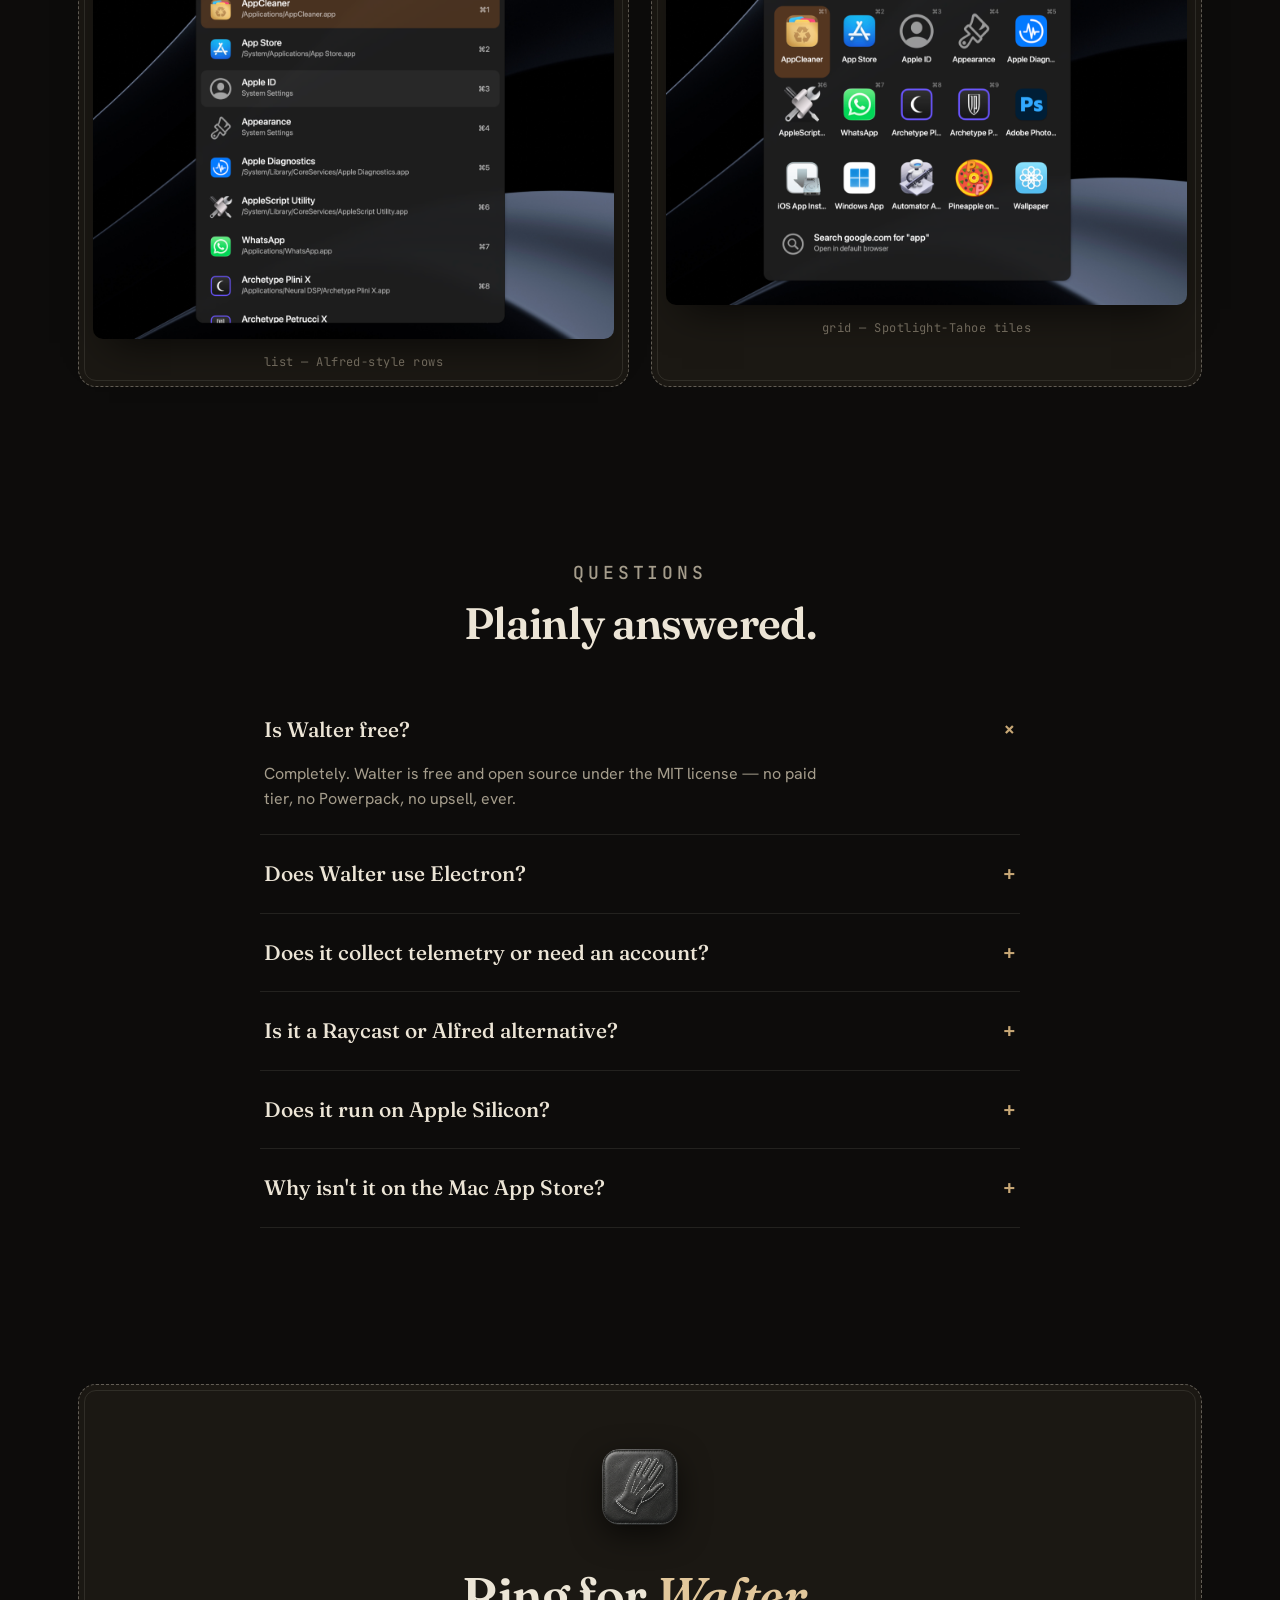
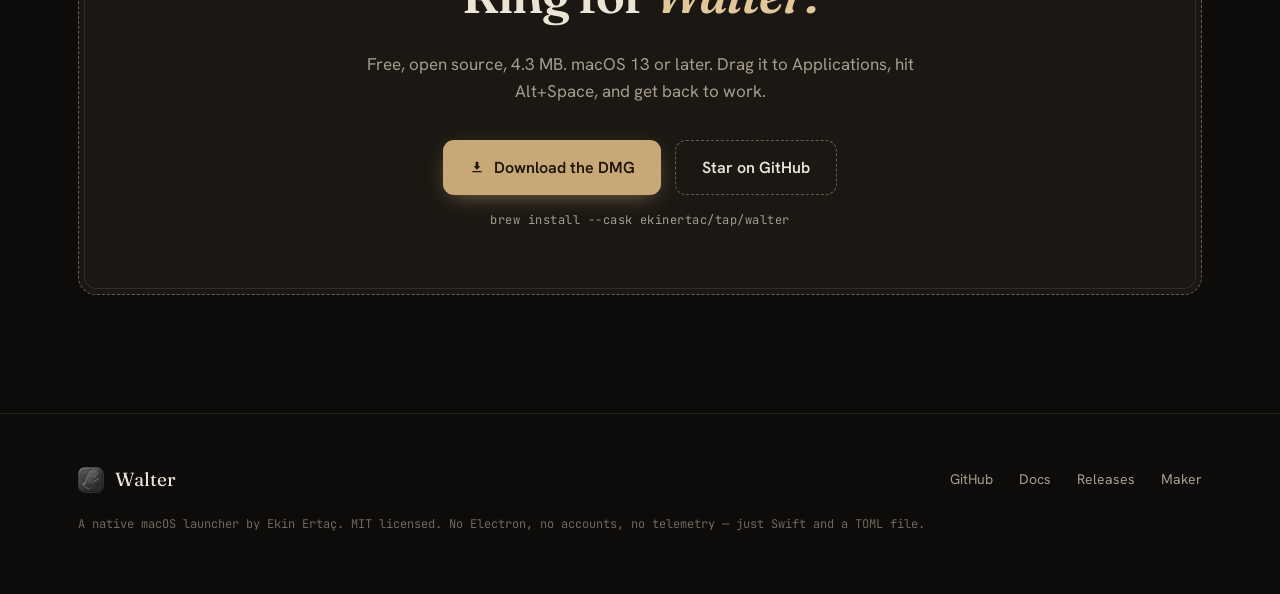
==== commit e5f7d933: "Update facts that went stale since launch The page still described 1.5.3: half the current line coun" ====
--- a/index.html
+++ b/index.html
@@ -53,7 +53,7 @@
     "alternateName": "Walter Launcher",
     "applicationCategory": "UtilitiesApplication",
     "operatingSystem": "macOS 13.0 or later",
-    "softwareVersion": "1.5.3",
+    "softwareVersion": "1.9.0",
     "fileSize": "4.3 MB",
     "downloadUrl": "https://github.com/ekinertac/walter/releases/latest",
     "url": "https://walterlauncher.com/",
@@ -75,7 +75,7 @@
       { "@type": "Question", "name": "Does Walter use Electron?", "acceptedAnswer": { "@type": "Answer", "text": "No. Walter is written in pure Swift and AppKit. The release build is around 4.3 MB — there is no Chromium runtime or Node bundle." } },
       { "@type": "Question", "name": "Does Walter collect telemetry or require an account?", "acceptedAnswer": { "@type": "Answer", "text": "No. Walter has no telemetry, no sign-in, and nothing phones home. It works fully offline." } },
       { "@type": "Question", "name": "Is Walter a Raycast or Alfred alternative?", "acceptedAnswer": { "@type": "Answer", "text": "Yes. Walter is a native, open-source alternative to Raycast, Alfred, and Spotlight, focused on launching, computing, and shortcuts without accounts or bloat." } },
-      { "@type": "Question", "name": "Does Walter run on Apple Silicon?", "acceptedAnswer": { "@type": "Answer", "text": "Yes. Walter is a universal native app and requires macOS 13 (Ventura) or later." } },
+      { "@type": "Question", "name": "Does Walter run on Apple Silicon?", "acceptedAnswer": { "@type": "Answer", "text": "Yes, natively. Walter requires macOS 13 (Ventura) or later." } },
       { "@type": "Question", "name": "Is Walter on the Mac App Store?", "acceptedAnswer": { "@type": "Answer", "text": "No. Walter needs Accessibility access for its global hotkey, which the App Store sandbox forbids, so it ships as a notarized DMG via GitHub." } }
     ]
   }
@@ -117,7 +117,7 @@
         <div class="stat-row reveal d5">
           <div class="stat"><b>4.3 MB</b><span>not 200</span></div>
           <div class="stat-div"></div>
-          <div class="stat"><b>~3,000</b><span>lines of Swift</span></div>
+          <div class="stat"><b>~6,000</b><span>lines of Swift</span></div>
           <div class="stat-div"></div>
           <div class="stat"><b>MIT</b><span>open source</span></div>
           <div class="stat-div"></div>
@@ -179,7 +179,7 @@
       </div>
       <div class="nots">
         <div class="not stitched"><span class="x">Not Electron.</span><h3>4.3 MB, not 200</h3><p>Pure Swift + AppKit. CGEventTap for the hotkey, NSVisualEffectView for the blur, FSEvents for the index. No webview pretending to be a window.</p></div>
-        <div class="not stitched"><span class="x">Not a SaaS.</span><h3>Nothing phones home</h3><p>No account, no sign-in, no telemetry, no upsell. It works offline and it minds its own business. Read the ~3,000 lines and confirm it.</p></div>
+        <div class="not stitched"><span class="x">Not a SaaS.</span><h3>Nothing phones home</h3><p>No account, no sign-in, no telemetry, no upsell. It works offline and it minds its own business. Read the ~6,000 lines and confirm it.</p></div>
         <div class="not stitched"><span class="x">Not a platform.</span><h3>No plugin marketplace</h3><p>No extension API or third-party JS sandbox to babysit. Features earn their place by removing friction — otherwise they don't ship.</p></div>
       </div>
     </div>
@@ -246,9 +246,9 @@
       </div>
       <p style="font-family:var(--mono);font-size:12px;color:var(--thread-faint);margin-top:16px;text-align:center;">Raycast 2.0 moved to a React/TypeScript web UI on a Node.js runtime and is VC-backed with paid Pro/AI tiers; Alfred is mature and beloved. Walter stays pure Swift + AppKit, free, and open.</p>
       <div class="crosslinks" style="margin-top:28px;">
-        <a class="crosslink stitched" href="/vs-raycast"><p class="eyebrow">Full comparison</p><h3>Walter vs Raycast →</h3><p>Open source, no account, no telemetry.</p></a>
-        <a class="crosslink stitched" href="/vs-alfred"><p class="eyebrow">Full comparison</p><h3>Walter vs Alfred →</h3><p>Powerpack-style features, free and open source.</p></a>
-        <a class="crosslink stitched" href="/vs-spotlight"><p class="eyebrow">Full comparison</p><h3>Walter vs Spotlight →</h3><p>Faster, customizable, open source.</p></a>
+        <a class="crosslink stitched" href="/vs-raycast/"><p class="eyebrow">Full comparison</p><h3>Walter vs Raycast →</h3><p>Open source, no account, no telemetry.</p></a>
+        <a class="crosslink stitched" href="/vs-alfred/"><p class="eyebrow">Full comparison</p><h3>Walter vs Alfred →</h3><p>Powerpack-style features, free and open source.</p></a>
+        <a class="crosslink stitched" href="/vs-spotlight/"><p class="eyebrow">Full comparison</p><h3>Walter vs Spotlight →</h3><p>Faster, customizable, open source.</p></a>
       </div>
     </div>
   </section>
@@ -278,7 +278,7 @@
       <div class="faq">
         <details class="q" open><summary>Is Walter free? <span class="plus">+</span></summary><p>Completely. Walter is free and open source under the MIT license — no paid tier, no Powerpack, no upsell, ever.</p></details>
         <details class="q"><summary>Does Walter use Electron? <span class="plus">+</span></summary><p>No. It's pure Swift and AppKit. The release build is around 4.3 MB — there's no Chromium runtime, no Node bundle, no 200 MB DMG.</p></details>
-        <details class="q"><summary>Does it collect telemetry or need an account? <span class="plus">+</span></summary><p>No telemetry, no sign-in, nothing phones home. Walter works fully offline and you can audit the ~3,000 lines of source to confirm it.</p></details>
+        <details class="q"><summary>Does it collect telemetry or need an account? <span class="plus">+</span></summary><p>No telemetry, no sign-in, nothing phones home. Walter works fully offline and you can audit the ~6,000 lines of source to confirm it.</p></details>
         <details class="q"><summary>Is it a Raycast or Alfred alternative? <span class="plus">+</span></summary><p>Yes — a native, open-source one. Walter does launching, computing, and shortcuts without accounts, subscriptions, or a plugin marketplace to maintain.</p></details>
         <details class="q"><summary>Does it run on Apple Silicon? <span class="plus">+</span></summary><p>Yes, natively. Walter requires macOS 13 (Ventura) or later.</p></details>
         <details class="q"><summary>Why isn't it on the Mac App Store? <span class="plus">+</span></summary><p>Walter's global hotkey needs Accessibility access, which the App Store sandbox forbids. So it ships as a notarized DMG straight from GitHub — drag it to Applications and grant Accessibility once.</p></details>
@@ -300,7 +300,7 @@
           </a>
           <a class="btn btn-ghost" href="https://github.com/ekinertac/walter" target="_blank" rel="noopener">Star on GitHub</a>
         </div>
-        <p class="micro">brew install --cask walter · coming soon</p>
+        <p class="micro">brew install --cask ekinertac/tap/walter</p>
       </div>
     </div>
   </section>
